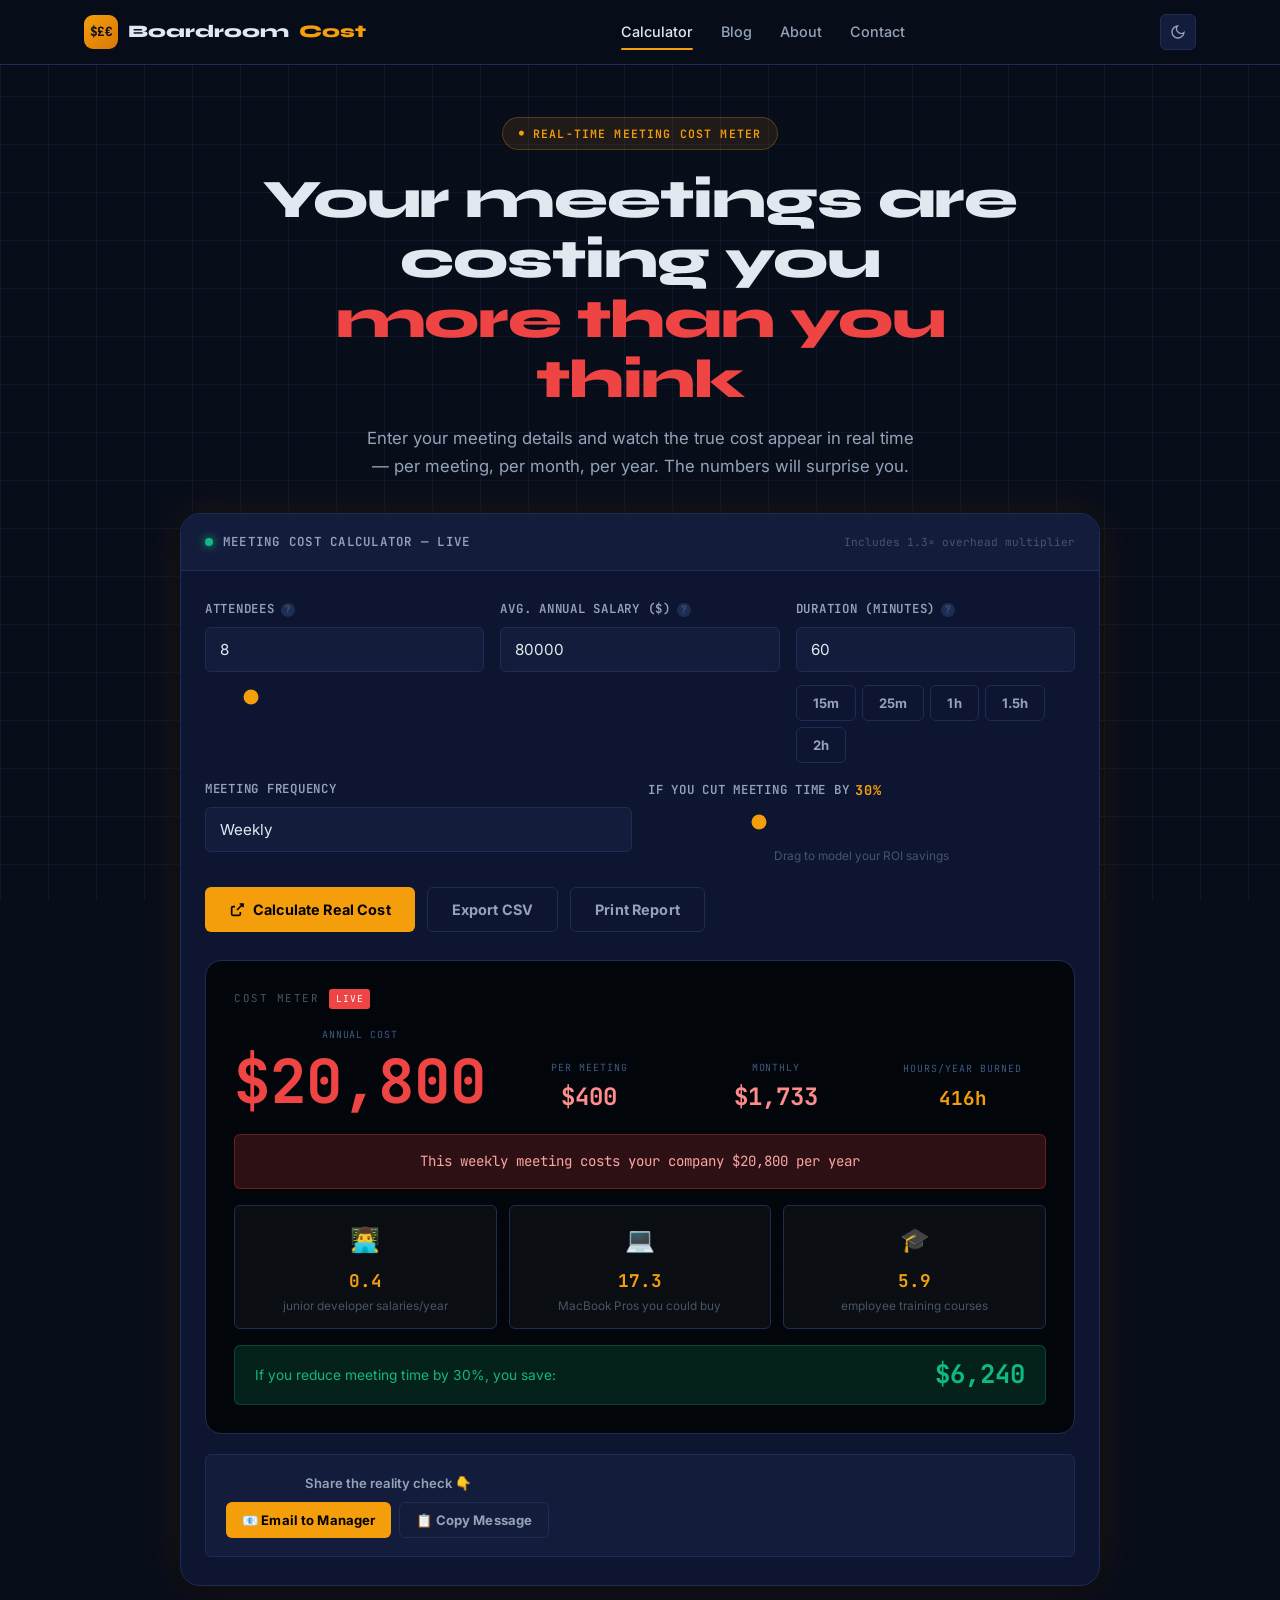
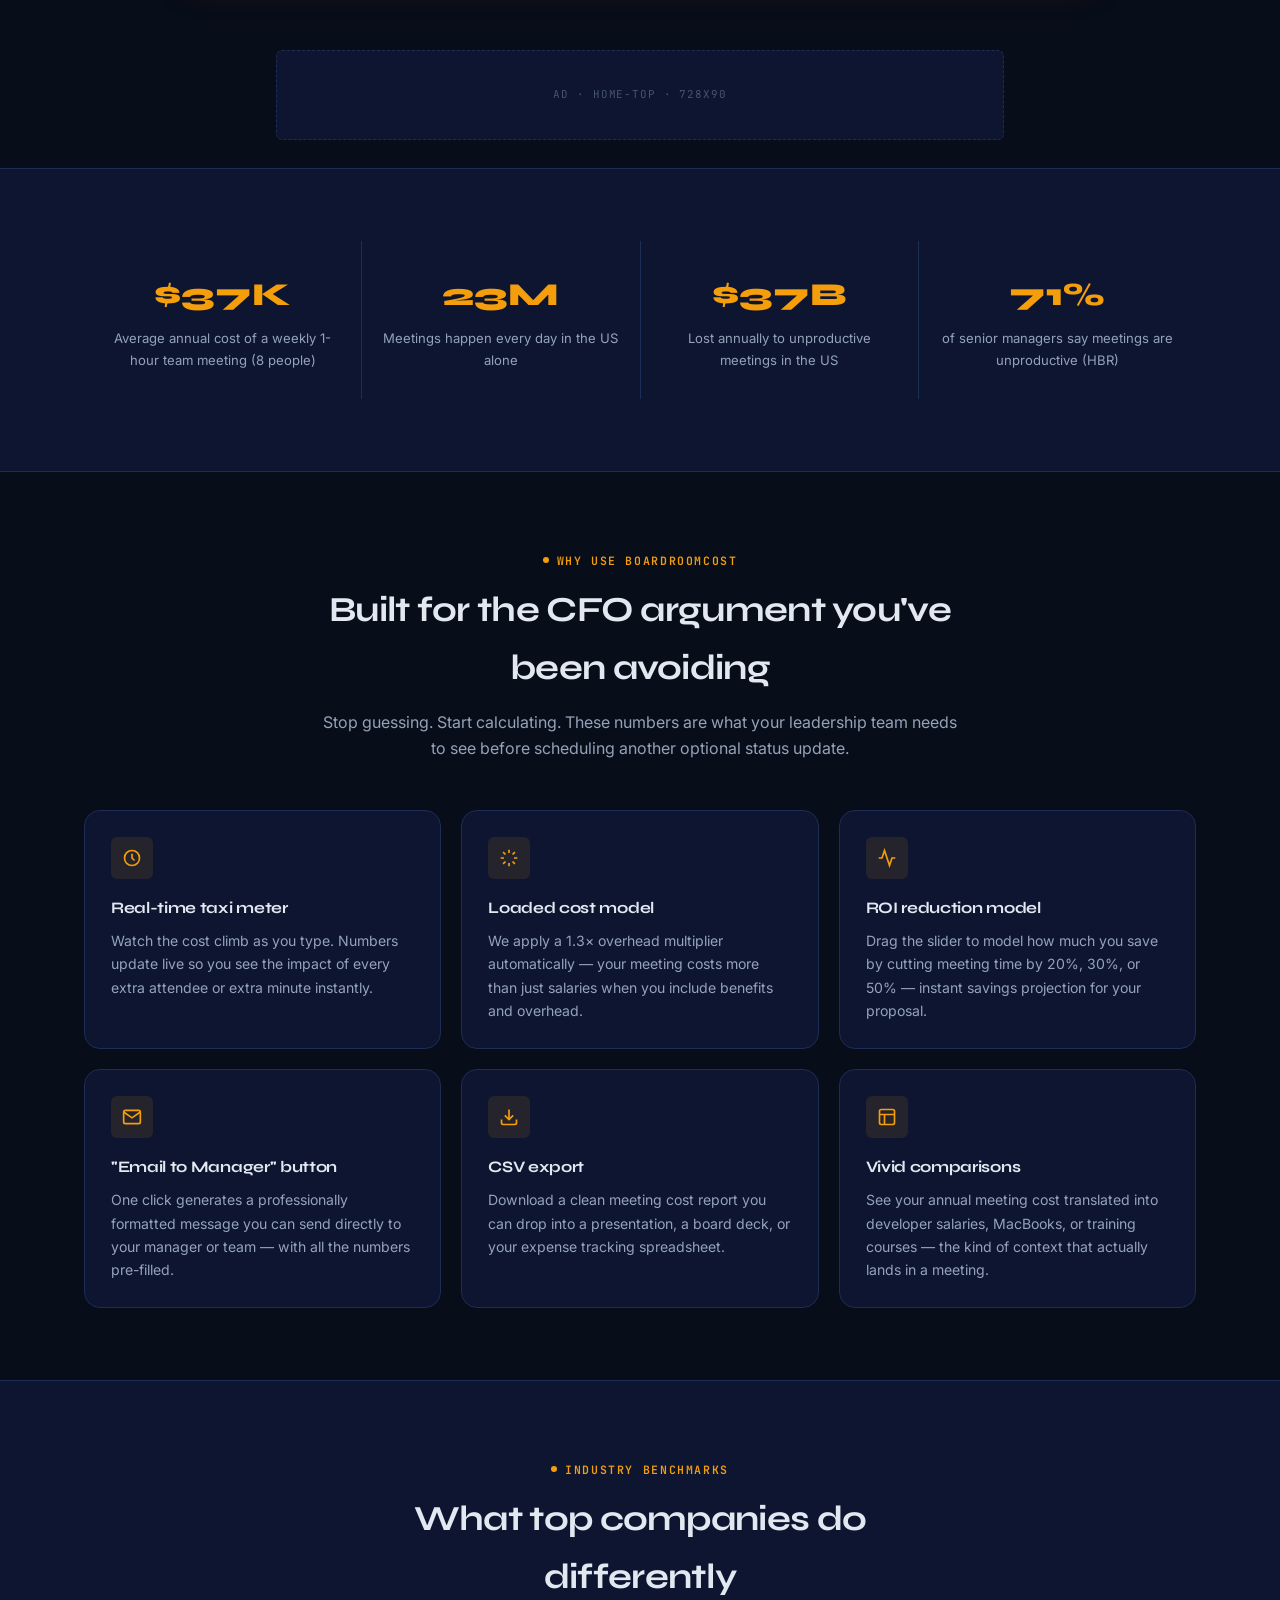
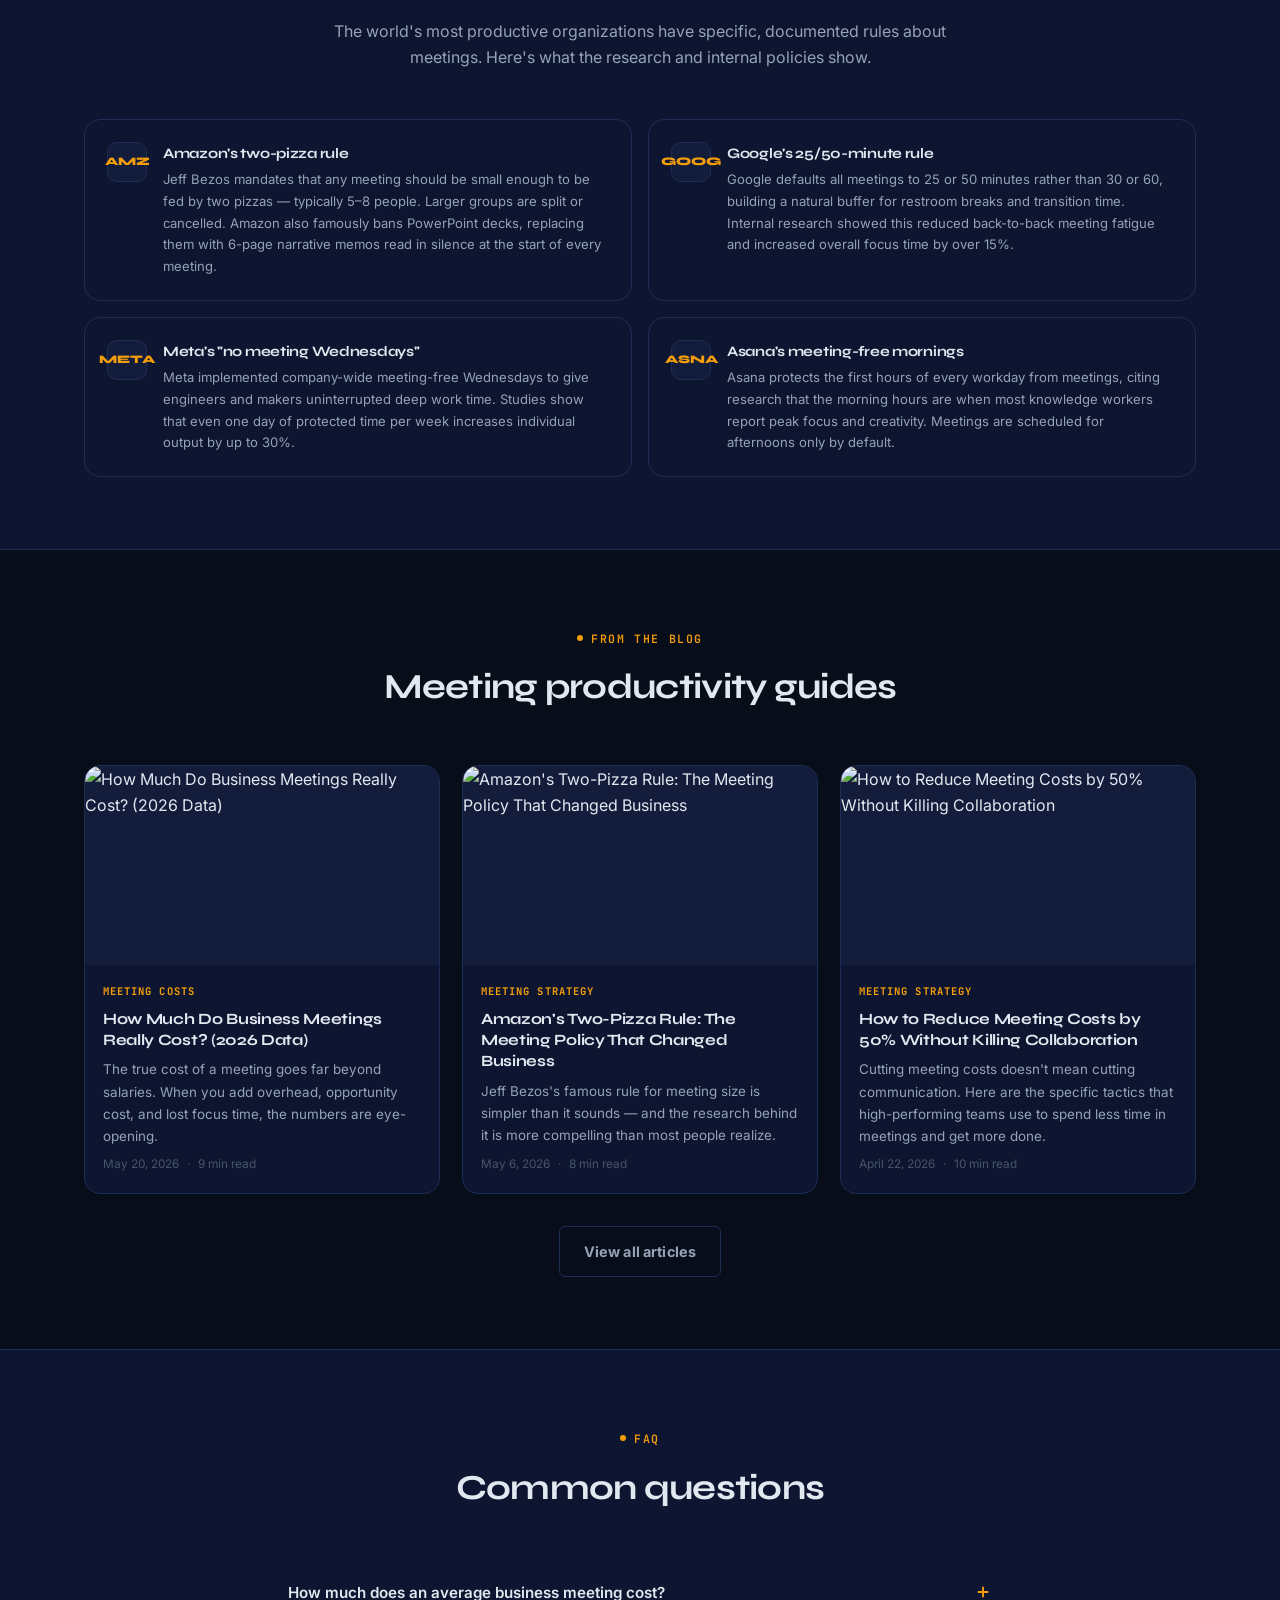
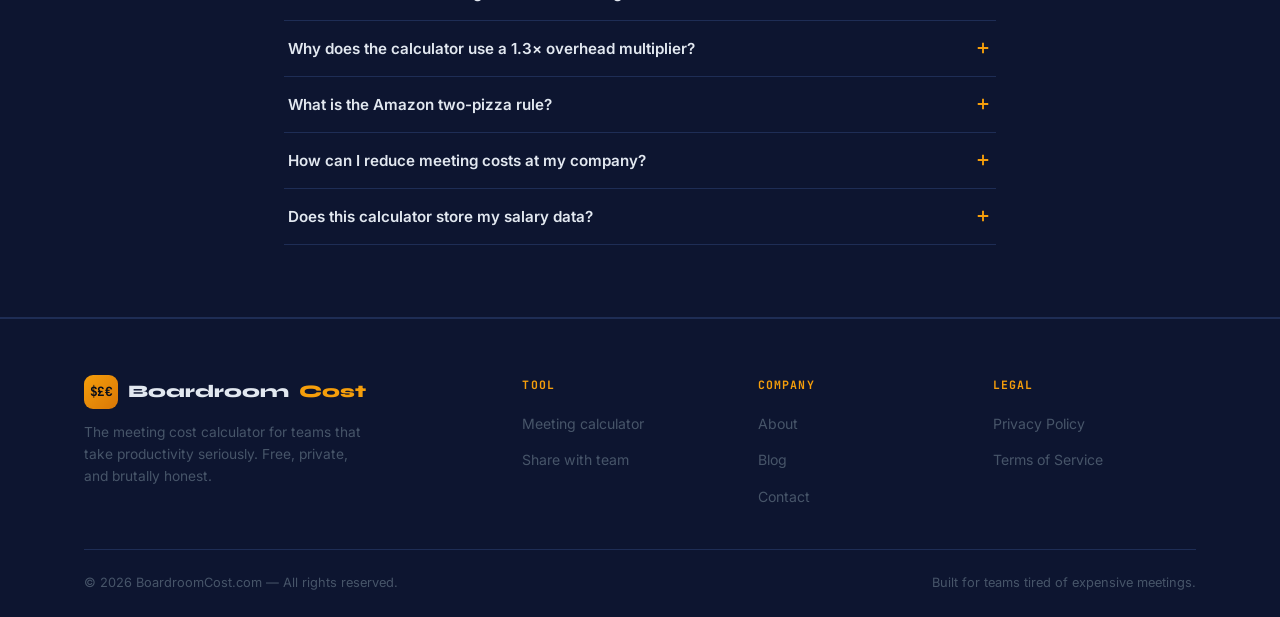
==== index.html @ 81bb2a28 "premier envoi" ====
<!DOCTYPE html>
<html lang="en" data-theme="dark">
<head>
<meta charset="UTF-8">
<meta name="viewport" content="width=device-width, initial-scale=1.0">
<title>Meeting Cost Calculator — See What Your Meetings Really Cost | BoardroomCost</title>
<meta name="description" content="Free meeting cost calculator. Enter attendees, salary, and duration to instantly see the real cost of your business meetings — per meeting, per month, per year.">
<link rel="canonical" href="https://boardroomcost.com/">
<meta property="og:type" content="website">
<meta property="og:title" content="Meeting Cost Calculator | BoardroomCost">
<meta property="og:description" content="Discover how much your business meetings really cost. Real-time calculator with shock factor, comparisons, and ROI analysis.">
<meta property="og:url" content="https://boardroomcost.com/">
<meta property="og:image" content="https://boardroomcost.com/images/og-cover.jpg">
<meta name="twitter:card" content="summary_large_image">
<meta name="twitter:title" content="Meeting Cost Calculator | BoardroomCost">
<meta name="twitter:description" content="Your weekly 1-hour team meeting costs how much per year? Calculate now — the answer will shock you.">
<link rel="icon" type="image/svg+xml" href="data:image/svg+xml,<svg xmlns='http://www.w3.org/2000/svg' viewBox='0 0 100 100'><rect width='100' height='100' rx='20' fill='%23080D1A'/><rect x='15' y='35' width='70' height='45' rx='6' fill='none' stroke='%23F59E0B' stroke-width='5'/><circle cx='35' cy='57' r='5' fill='%23F59E0B'/><circle cx='50' cy='57' r='5' fill='%23F59E0B'/><circle cx='65' cy='57' r='5' fill='%23F59E0B'/><rect x='35' y='20' width='6' height='18' rx='3' fill='%23F59E0B'/><rect x='59' y='20' width='6' height='18' rx='3' fill='%23F59E0B'/></svg>">
<link rel="stylesheet" href="css/style.css">
<!-- REPLACE WITH YOUR ADSENSE CODE -->
<script type="application/ld+json">
{
  "@context":"https://schema.org",
  "@type":"WebApplication",
  "name":"BoardroomCost Meeting Calculator",
  "url":"https://boardroomcost.com/",
  "applicationCategory":"BusinessApplication",
  "operatingSystem":"Any",
  "offers":{"@type":"Offer","price":"0","priceCurrency":"USD"},
  "description":"Calculate the true cost of business meetings in real time, including salary costs, opportunity cost, and annual ROI impact."
}
</script>
<script type="application/ld+json">
{
  "@context":"https://schema.org",
  "@type":"FAQPage",
  "mainEntity":[
    {"@type":"Question","name":"How much do business meetings cost?","acceptedAnswer":{"@type":"Answer","text":"The average cost depends on how many people attend and their salaries. A typical 1-hour weekly meeting with 8 people earning $80,000/year costs roughly $2,000–$2,500 per year, factoring in loaded labor costs including benefits and overhead."}},
    {"@type":"Question","name":"How do you calculate the cost of a meeting?","acceptedAnswer":{"@type":"Answer","text":"Multiply the number of attendees by their average hourly rate (annual salary divided by 2,080 working hours) by the meeting duration in hours. Most experts also apply a 1.3x multiplier for benefits and overhead. Our calculator does all of this automatically."}},
    {"@type":"Question","name":"What is the Amazon two-pizza rule for meetings?","acceptedAnswer":{"@type":"Answer","text":"Amazon's two-pizza rule states that any meeting should be small enough that two pizzas could feed everyone in the room — typically 5–8 people. Jeff Bezos introduced it to reduce the cost and inefficiency of large meetings."}}
  ]
}
</script>
</head>
<body>

<header class="site-header">
  <nav class="container nav">
    <a href="index.html" class="logo">
      <div class="logo-icon">$£€</div>
      Boardroom<span>Cost</span>
    </a>
    <div class="nav-links">
      <a href="index.html" class="active">Calculator</a>
      <a href="blog.html">Blog</a>
      <a href="about.html">About</a>
      <a href="contact.html">Contact</a>
    </div>
    <div class="nav-right">
      <button class="theme-toggle" aria-label="Toggle theme">
        <svg class="icon-moon" viewBox="0 0 24 24" fill="none" stroke="currentColor" stroke-width="2"><path d="M21 12.79A9 9 0 1111.21 3 7 7 0 0021 12.79z"/></svg>
        <svg class="icon-sun" viewBox="0 0 24 24" fill="none" stroke="currentColor" stroke-width="2"><circle cx="12" cy="12" r="5"/><line x1="12" y1="1" x2="12" y2="3"/><line x1="12" y1="21" x2="12" y2="23"/><line x1="4.22" y1="4.22" x2="5.64" y2="5.64"/><line x1="18.36" y1="18.36" x2="19.78" y2="19.78"/><line x1="1" y1="12" x2="3" y2="12"/><line x1="21" y1="12" x2="23" y2="12"/><line x1="4.22" y1="19.78" x2="5.64" y2="18.36"/><line x1="18.36" y1="5.64" x2="19.78" y2="4.22"/></svg>
      </button>
      <button class="mobile-toggle" aria-label="Menu">
        <svg viewBox="0 0 24 24" fill="none" stroke="currentColor" stroke-width="2"><path d="M3 12h18M3 6h18M3 18h18"/></svg>
      </button>
    </div>
  </nav>
  <div class="mobile-menu">
    <a href="index.html" class="active">Calculator</a>
    <a href="blog.html">Blog</a>
    <a href="about.html">About</a>
    <a href="contact.html">Contact</a>
  </div>
</header>

<main>

<!-- ═══════════════ HERO + CALCULATOR ═══════════════ -->
<section class="hero">
  <div class="container">
    <div class="hero-badge">Real-time meeting cost meter</div>
    <h1>Your meetings are costing you<br><span class="shock">more than you think</span></h1>
    <p class="hero-sub">Enter your meeting details and watch the true cost appear in real time — per meeting, per month, per year. The numbers will surprise you.</p>

    <!-- CALCULATOR CARD -->
    <div class="calc-card">
      <div class="calc-card-header">
        <div class="calc-card-title">
          <div class="status-dot"></div>
          Meeting Cost Calculator — Live
        </div>
        <span style="font-family:var(--font-mono);font-size:0.7rem;color:var(--text-muted);">Includes 1.3× overhead multiplier</span>
      </div>

      <div class="calc-body">

        <!-- ROW 1: Attendees + Salary + Duration -->
        <div class="input-grid input-row-3">
          <div class="field">
            <label for="attendees">Attendees <span class="tip" title="Number of people in the meeting">?</span></label>
            <input type="number" id="attendees" min="1" max="500" value="8" step="1">
            <input type="range" id="attendeesRange" min="1" max="50" value="8" step="1" style="margin-top:4px;">
          </div>
          <div class="field">
            <label for="avgSalary">Avg. Annual Salary ($) <span class="tip" title="Average annual salary of attendees in USD">?</span></label>
            <input type="number" id="avgSalary" min="0" step="5000" value="80000" placeholder="e.g. 80000">
          </div>
          <div class="field">
            <label for="durationMins">Duration (minutes) <span class="tip" title="Length of the meeting in minutes">?</span></label>
            <input type="number" id="durationMins" min="5" max="480" step="5" value="60">
            <div style="display:flex;gap:6px;margin-top:6px;flex-wrap:wrap;">
              <button class="btn btn-outline btn-sm duration-preset" data-mins="15">15m</button>
              <button class="btn btn-outline btn-sm duration-preset" data-mins="25">25m</button>
              <button class="btn btn-outline btn-sm duration-preset active" data-mins="60">1h</button>
              <button class="btn btn-outline btn-sm duration-preset" data-mins="90">1.5h</button>
              <button class="btn btn-outline btn-sm duration-preset" data-mins="120">2h</button>
            </div>
          </div>
        </div>

        <!-- ROW 2: Frequency + ROI Reduction -->
        <div class="input-grid" style="grid-template-columns:1fr 1fr;margin-bottom:0;">
          <div class="field">
            <label for="frequency">Meeting Frequency</label>
            <select id="frequency">
              <option value="once">One-time only</option>
              <option value="daily">Daily (5×/week)</option>
              <option value="weekly" selected>Weekly</option>
              <option value="biweekly">Bi-weekly</option>
              <option value="monthly">Monthly</option>
              <option value="quarterly">Quarterly</option>
            </select>
          </div>
          <div class="field">
            <label for="reductionPct">If you cut meeting time by <span id="reductionPctVal" class="range-val">30%</span></label>
            <input type="range" id="reductionPct" min="10" max="90" step="5" value="30">
            <div style="font-size:0.74rem;color:var(--text-muted);margin-top:4px;">Drag to model your ROI savings</div>
          </div>
        </div>

        <div class="calc-actions-row">
          <button class="btn btn-gold" id="calcBtn">
            <svg width="16" height="16" viewBox="0 0 24 24" fill="none" stroke="currentColor" stroke-width="2.5"><path d="M9 7H6a2 2 0 00-2 2v9a2 2 0 002 2h9a2 2 0 002-2v-3M16 3h5v5M21 3l-9 9"/></svg>
            Calculate Real Cost
          </button>
          <button class="btn btn-outline" id="exportCsvBtn">Export CSV</button>
          <button class="btn btn-outline" id="printBtn">Print Report</button>
        </div>

        <!-- ═══ TAXI METER DISPLAY ═══ -->
        <div class="meter-section" id="resultsSection">
          <div class="meter-label">Cost meter</div>

          <div class="meter-grid">
            <div class="meter-cell">
              <div class="meter-cell-label">Annual cost</div>
              <div class="digit-display main" id="costPerYear">$0</div>
            </div>
            <div class="meter-cell">
              <div class="meter-cell-label">Per meeting</div>
              <div class="digit-display secondary" id="costPerMeeting">$0</div>
            </div>
            <div class="meter-cell">
              <div class="meter-cell-label">Monthly</div>
              <div class="digit-display secondary" id="costPerMonth">$0</div>
            </div>
            <div class="meter-cell">
              <div class="meter-cell-label">Hours/year burned</div>
              <div class="digit-display tertiary" id="hoursBurned">0h</div>
            </div>
          </div>

          <div class="shock-phrase" id="shockPhrase">← Fill in the fields to reveal the real cost of your meetings</div>

          <div class="comparison-row">
            <div class="comparison-card" id="comp0">
              <div class="comparison-icon">👨‍💻</div>
              <div class="comparison-val">—</div>
              <div class="comparison-desc">junior developer salaries/year</div>
            </div>
            <div class="comparison-card" id="comp1">
              <div class="comparison-icon">💻</div>
              <div class="comparison-val">—</div>
              <div class="comparison-desc">MacBook Pros you could buy</div>
            </div>
            <div class="comparison-card" id="comp2">
              <div class="comparison-icon">🎓</div>
              <div class="comparison-val">—</div>
              <div class="comparison-desc">employee training courses</div>
            </div>
          </div>

          <!-- ROI strip -->
          <div style="margin-top:16px;padding:16px 20px;background:var(--green-dim);border:1px solid rgba(16,185,129,0.25);border-radius:var(--radius-xs);display:flex;align-items:center;justify-content:space-between;flex-wrap:wrap;gap:12px;">
            <span id="roiLabel" style="font-size:0.86rem;color:var(--green);">If you reduce meeting time by 30%, you save:</span>
            <span class="digit-display savings" style="font-size:1.6rem;" id="roiSavings">$0</span>
          </div>
        </div>

        <!-- Share with boss -->
        <div class="share-section" id="shareSection">
          <p id="shareMessage" style="display:none;"></p>
          <div>
            <div style="font-size:0.82rem;color:var(--text-soft);margin-bottom:8px;font-weight:600;">Share the reality check 👇</div>
            <div class="share-btns">
              <button class="btn btn-gold btn-sm" id="emailManagerBtn">📧 Email to Manager</button>
              <button class="btn btn-outline btn-sm" id="copyShareBtn">📋 Copy Message</button>
            </div>
          </div>
        </div>

      </div><!-- /calc-body -->
    </div><!-- /calc-card -->
  </div>
</section>

<div class="container">
  <div class="adsense-slot leaderboard" data-slot="home-top" data-size="728x90"></div>
</div>

<!-- ═══ STATS ═══ -->
<section class="section section-alt">
  <div class="container">
    <div class="stats-row">
      <div class="stat-cell">
        <div class="stat-val">$37K</div>
        <div class="stat-label">Average annual cost of a weekly 1-hour team meeting (8 people)</div>
      </div>
      <div class="stat-cell">
        <div class="stat-val">23M</div>
        <div class="stat-label">Meetings happen every day in the US alone</div>
      </div>
      <div class="stat-cell">
        <div class="stat-val">$37B</div>
        <div class="stat-label">Lost annually to unproductive meetings in the US</div>
      </div>
      <div class="stat-cell">
        <div class="stat-val">71%</div>
        <div class="stat-label">of senior managers say meetings are unproductive (HBR)</div>
      </div>
    </div>
  </div>
</section>

<!-- ═══ FEATURES ═══ -->
<section class="section">
  <div class="container">
    <div class="section-head">
      <span class="eyebrow">Why use BoardroomCost</span>
      <h2>Built for the CFO argument you've been avoiding</h2>
      <p>Stop guessing. Start calculating. These numbers are what your leadership team needs to see before scheduling another optional status update.</p>
    </div>
    <div class="features-grid">
      <div class="feature-card">
        <div class="feature-icon"><svg viewBox="0 0 24 24" fill="none" stroke="currentColor" stroke-width="2"><circle cx="12" cy="12" r="9"/><path d="M12 7v5l3 3"/></svg></div>
        <h3>Real-time taxi meter</h3>
        <p>Watch the cost climb as you type. Numbers update live so you see the impact of every extra attendee or extra minute instantly.</p>
      </div>
      <div class="feature-card">
        <div class="feature-icon"><svg viewBox="0 0 24 24" fill="none" stroke="currentColor" stroke-width="2"><path d="M12 2v4m0 12v4M4.93 4.93l2.83 2.83m8.48 8.48l2.83 2.83M2 12h4m12 0h4M4.93 19.07l2.83-2.83m8.48-8.48l2.83-2.83"/></svg></div>
        <h3>Loaded cost model</h3>
        <p>We apply a 1.3× overhead multiplier automatically — your meeting costs more than just salaries when you include benefits and overhead.</p>
      </div>
      <div class="feature-card">
        <div class="feature-icon"><svg viewBox="0 0 24 24" fill="none" stroke="currentColor" stroke-width="2"><path d="M22 12h-4l-3 9L9 3l-3 9H2"/></svg></div>
        <h3>ROI reduction model</h3>
        <p>Drag the slider to model how much you save by cutting meeting time by 20%, 30%, or 50% — instant savings projection for your proposal.</p>
      </div>
      <div class="feature-card">
        <div class="feature-icon"><svg viewBox="0 0 24 24" fill="none" stroke="currentColor" stroke-width="2"><path d="M4 4h16c1.1 0 2 .9 2 2v12c0 1.1-.9 2-2 2H4c-1.1 0-2-.9-2-2V6c0-1.1.9-2 2-2z"/><polyline points="22,6 12,13 2,6"/></svg></div>
        <h3>"Email to Manager" button</h3>
        <p>One click generates a professionally formatted message you can send directly to your manager or team — with all the numbers pre-filled.</p>
      </div>
      <div class="feature-card">
        <div class="feature-icon"><svg viewBox="0 0 24 24" fill="none" stroke="currentColor" stroke-width="2"><path d="M21 15v4a2 2 0 01-2 2H5a2 2 0 01-2-2v-4"/><polyline points="7 10 12 15 17 10"/><line x1="12" y1="15" x2="12" y2="3"/></svg></div>
        <h3>CSV export</h3>
        <p>Download a clean meeting cost report you can drop into a presentation, a board deck, or your expense tracking spreadsheet.</p>
      </div>
      <div class="feature-card">
        <div class="feature-icon"><svg viewBox="0 0 24 24" fill="none" stroke="currentColor" stroke-width="2"><rect x="3" y="3" width="18" height="18" rx="2"/><path d="M3 9h18M9 21V9"/></svg></div>
        <h3>Vivid comparisons</h3>
        <p>See your annual meeting cost translated into developer salaries, MacBooks, or training courses — the kind of context that actually lands in a meeting.</p>
      </div>
    </div>
  </div>
</section>

<!-- ═══ INDUSTRY BENCHMARKS ═══ -->
<section class="section section-alt">
  <div class="container">
    <div class="section-head">
      <span class="eyebrow">Industry benchmarks</span>
      <h2>What top companies do differently</h2>
      <p>The world's most productive organizations have specific, documented rules about meetings. Here's what the research and internal policies show.</p>
    </div>
    <div class="benchmarks-grid">
      <div class="benchmark-card">
        <div class="bench-logo">AMZ</div>
        <div class="bench-content">
          <h4>Amazon's two-pizza rule</h4>
          <p>Jeff Bezos mandates that any meeting should be small enough to be fed by two pizzas — typically 5–8 people. Larger groups are split or cancelled. Amazon also famously bans PowerPoint decks, replacing them with 6-page narrative memos read in silence at the start of every meeting.</p>
        </div>
      </div>
      <div class="benchmark-card">
        <div class="bench-logo">GOOG</div>
        <div class="bench-content">
          <h4>Google's 25/50-minute rule</h4>
          <p>Google defaults all meetings to 25 or 50 minutes rather than 30 or 60, building a natural buffer for restroom breaks and transition time. Internal research showed this reduced back-to-back meeting fatigue and increased overall focus time by over 15%.</p>
        </div>
      </div>
      <div class="benchmark-card">
        <div class="bench-logo">META</div>
        <div class="bench-content">
          <h4>Meta's "no meeting Wednesdays"</h4>
          <p>Meta implemented company-wide meeting-free Wednesdays to give engineers and makers uninterrupted deep work time. Studies show that even one day of protected time per week increases individual output by up to 30%.</p>
        </div>
      </div>
      <div class="benchmark-card">
        <div class="bench-logo">ASNA</div>
        <div class="bench-content">
          <h4>Asana's meeting-free mornings</h4>
          <p>Asana protects the first hours of every workday from meetings, citing research that the morning hours are when most knowledge workers report peak focus and creativity. Meetings are scheduled for afternoons only by default.</p>
        </div>
      </div>
    </div>
  </div>
</section>

<!-- ═══ BLOG ═══ -->
<section class="section">
  <div class="container">
    <div class="section-head">
      <span class="eyebrow">From the blog</span>
      <h2>Meeting productivity guides</h2>
    </div>
    <div class="blog-grid" id="homeBlogGrid">
      <div class="skeleton" style="height:300px;"></div>
      <div class="skeleton" style="height:300px;"></div>
      <div class="skeleton" style="height:300px;"></div>
    </div>
    <div class="text-center" style="margin-top:32px;">
      <a href="blog.html" class="btn btn-outline">View all articles</a>
    </div>
  </div>
</section>

<!-- ═══ FAQ ═══ -->
<section class="section section-alt">
  <div class="container" style="max-width:760px;">
    <div class="section-head">
      <span class="eyebrow">FAQ</span>
      <h2>Common questions</h2>
    </div>
    <div class="faq-group">
      <div class="faq-item">
        <button class="faq-q">How much does an average business meeting cost?<svg viewBox="0 0 24 24" fill="none" stroke="currentColor" stroke-width="2.5"><path d="M12 5v14M5 12h14"/></svg></button>
        <div class="faq-a">It depends heavily on team size and salaries, but a typical 1-hour weekly meeting with 8 people earning $80,000/year costs approximately $2,000–$2,500 per year in direct salary cost alone. With overhead factored in (benefits, workspace, tools), the real number is 30% higher. Our calculator applies this multiplier automatically.</div>
      </div>
      <div class="faq-item">
        <button class="faq-q">Why does the calculator use a 1.3× overhead multiplier?<svg viewBox="0 0 24 24" fill="none" stroke="currentColor" stroke-width="2.5"><path d="M12 5v14M5 12h14"/></svg></button>
        <div class="faq-a">Salary is only part of what an employee costs. Add employer-paid benefits (health insurance, retirement contributions), payroll taxes, workspace cost, software subscriptions, and HR overhead, and most employees cost 25–40% more than their base salary. We use 1.3× as a conservative estimate — the actual number for your company may be higher.</div>
      </div>
      <div class="faq-item">
        <button class="faq-q">What is the Amazon two-pizza rule?<svg viewBox="0 0 24 24" fill="none" stroke="currentColor" stroke-width="2.5"><path d="M12 5v14M5 12h14"/></svg></button>
        <div class="faq-a">Jeff Bezos popularized the idea that any meeting should be small enough to be fed by two pizzas — typically no more than 5–8 people. The principle is that larger groups produce worse decisions more slowly, and that the cost of getting everyone in a room grows quadratically with headcount.</div>
      </div>
      <div class="faq-item">
        <button class="faq-q">How can I reduce meeting costs at my company?<svg viewBox="0 0 24 24" fill="none" stroke="currentColor" stroke-width="2.5"><path d="M12 5v14M5 12h14"/></svg></button>
        <div class="faq-a">The most effective approaches: reduce meeting duration (default 25/50 min instead of 30/60), reduce attendees to only essential decision-makers, replace status update meetings with asynchronous tools like Slack or Loom, implement meeting-free days, and require a clear agenda and decision owner for every meeting. Our blog has detailed guides on each approach.</div>
      </div>
      <div class="faq-item">
        <button class="faq-q">Does this calculator store my salary data?<svg viewBox="0 0 24 24" fill="none" stroke="currentColor" stroke-width="2.5"><path d="M12 5v14M5 12h14"/></svg></button>
        <div class="faq-a">No. All calculations happen locally in your browser. Nothing you enter is sent to our servers or stored anywhere. The calculator works entirely client-side with JavaScript.</div>
      </div>
    </div>
  </div>
</section>

</main>

<footer class="site-footer">
  <div class="container">
    <div class="footer-grid">
      <div class="footer-brand">
        <a href="index.html" class="logo"><div class="logo-icon">$£€</div>Boardroom<span>Cost</span></a>
        <p>The meeting cost calculator for teams that take productivity seriously. Free, private, and brutally honest.</p>
      </div>
      <div class="footer-col">
        <h4>Tool</h4>
        <ul>
          <li><a href="index.html">Meeting calculator</a></li>
          <li><a href="index.html#shareSection">Share with team</a></li>
        </ul>
      </div>
      <div class="footer-col">
        <h4>Company</h4>
        <ul>
          <li><a href="about.html">About</a></li>
          <li><a href="blog.html">Blog</a></li>
          <li><a href="contact.html">Contact</a></li>
        </ul>
      </div>
      <div class="footer-col">
        <h4>Legal</h4>
        <ul>
          <li><a href="privacy.html">Privacy Policy</a></li>
          <li><a href="terms.html">Terms of Service</a></li>
        </ul>
      </div>
    </div>
    <div class="footer-bottom">
      <span>© <span data-year></span> BoardroomCost.com — All rights reserved.</span>
      <span>Built for teams tired of expensive meetings.</span>
    </div>
  </div>
</footer>

<button class="back-to-top" aria-label="Back to top">
  <svg viewBox="0 0 24 24" fill="none" stroke="currentColor" stroke-width="2.5"><path d="M12 19V5M5 12l7-7 7 7"/></svg>
</button>

<script src="js/main.js"></script>
<script src="js/calculator.js"></script>
<script src="js/adsense.js"></script>
<script src="js/blog.js"></script>
<script>
  document.addEventListener('DOMContentLoaded', () => {
    if (window.BoardroomBlog) window.BoardroomBlog.renderHomeGrid('homeBlogGrid', 3);
  });
</script>
</body>
</html>
---- css/style.css ----
/* ==========================================================================
   BoardroomCost.com — Executive Dark Design System
   Concept: "The Boardroom Terminal" — Bloomberg-meets-SaaS
   Signature: Taxi meter real-time counter, dark command-center aesthetic
   ========================================================================== */

@import url('https://fonts.googleapis.com/css2?family=Syne:wght@700;800&family=Inter:wght@400;500;600;700&family=JetBrains+Mono:wght@500;600;700&display=swap');

:root {
  /* === Core palette === */
  --void:       #080D1A;   /* page background */
  --depth:      #0D1530;   /* card background */
  --surface:    #131D3B;   /* elevated surface */
  --border:     #1E2D55;   /* subtle border */
  --border-hi:  #2A3F75;   /* highlighted border */

  /* === Accent colors === */
  --gold:       #F59E0B;   /* primary accent — buttons, labels */
  --gold-dim:   #92660A;
  --red:        #EF4444;   /* shock/alarm — the big cost number */
  --red-glow:   rgba(239,68,68,0.18);
  --green:      #10B981;   /* savings / positive */
  --green-dim:  rgba(16,185,129,0.15);
  --blue:       #3B82F6;   /* info accent */

  /* === Text === */
  --text:       #E2E8F0;
  --text-soft:  #94A3B8;
  --text-muted: #475569;

  /* === Typography === */
  --font-display: 'Syne', sans-serif;
  --font-body:    'Inter', sans-serif;
  --font-mono:    'JetBrains Mono', monospace;

  /* === Layout === */
  --radius:     16px;
  --radius-sm:  10px;
  --radius-xs:  6px;
  --shadow-card: 0 4px 24px rgba(0,0,0,0.5);
  --shadow-glow: 0 0 40px rgba(245,158,11,0.12);
  --container:  1160px;
  --transition: 0.2s cubic-bezier(0.4,0,0.2,1);
}

/* Light mode — togglable */
[data-theme="light"] {
  --void:       #F1F5F9;
  --depth:      #FFFFFF;
  --surface:    #F8FAFC;
  --border:     #E2E8F0;
  --border-hi:  #CBD5E1;
  --text:       #0F172A;
  --text-soft:  #475569;
  --text-muted: #94A3B8;
  --shadow-card: 0 4px 24px rgba(0,0,0,0.08);
  --shadow-glow: 0 0 40px rgba(245,158,11,0.06);
}

/* === Reset === */
*, *::before, *::after { box-sizing: border-box; margin: 0; padding: 0; }
html { scroll-behavior: smooth; }
body {
  font-family: var(--font-body);
  background: var(--void);
  color: var(--text);
  line-height: 1.65;
  -webkit-font-smoothing: antialiased;
  transition: background var(--transition), color var(--transition);
  overflow-x: hidden;
}
img { max-width: 100%; display: block; }
a { color: inherit; text-decoration: none; }
ul { list-style: none; }
button, input, select, textarea { font-family: inherit; }
:focus-visible { outline: 2px solid var(--gold); outline-offset: 3px; }

.container { max-width: var(--container); margin: 0 auto; padding: 0 24px; }
h1,h2,h3,h4 { font-family: var(--font-display); letter-spacing: -0.02em; color: var(--text); }

/* === Grid bg texture === */
body::before {
  content: '';
  position: fixed;
  inset: 0;
  background-image:
    linear-gradient(rgba(30,45,85,0.3) 1px, transparent 1px),
    linear-gradient(90deg, rgba(30,45,85,0.3) 1px, transparent 1px);
  background-size: 48px 48px;
  pointer-events: none;
  z-index: 0;
}
[data-theme="light"] body::before { display: none; }
main, header, footer { position: relative; z-index: 1; }

/* === Eyebrow label === */
.eyebrow {
  font-family: var(--font-mono);
  font-size: 0.72rem;
  font-weight: 600;
  text-transform: uppercase;
  letter-spacing: 0.14em;
  color: var(--gold);
  display: inline-flex;
  align-items: center;
  gap: 8px;
}
.eyebrow::before {
  content: '';
  width: 6px; height: 6px;
  background: var(--gold);
  border-radius: 50%;
  display: inline-block;
}

/* ==========================================================================
   HEADER
   ========================================================================== */
.site-header {
  position: sticky;
  top: 0;
  z-index: 100;
  background: rgba(8,13,26,0.85);
  backdrop-filter: blur(16px);
  -webkit-backdrop-filter: blur(16px);
  border-bottom: 1px solid var(--border);
}
[data-theme="light"] .site-header { background: rgba(241,245,249,0.9); }

.nav { display: flex; align-items: center; justify-content: space-between; height: 64px; }

.logo {
  display: flex; align-items: center; gap: 10px;
  font-family: var(--font-display);
  font-weight: 800;
  font-size: 1.1rem;
  color: var(--text);
}
.logo-icon {
  width: 34px; height: 34px;
  background: linear-gradient(135deg, var(--gold) 0%, #D97706 100%);
  border-radius: 9px;
  display: flex; align-items: center; justify-content: center;
  font-family: var(--font-mono);
  font-weight: 700;
  font-size: 0.8rem;
  color: var(--void);
  letter-spacing: -0.05em;
}
.logo span { color: var(--gold); }

.nav-links { display: flex; align-items: center; gap: 28px; }
.nav-links a {
  font-size: 0.9rem; font-weight: 500;
  color: var(--text-soft);
  transition: color var(--transition);
  padding: 4px 0;
  position: relative;
}
.nav-links a:hover, .nav-links a.active { color: var(--text); }
.nav-links a.active::after {
  content: '';
  position: absolute; bottom: -2px; left: 0; right: 0;
  height: 2px; background: var(--gold); border-radius: 2px;
}

.nav-right { display: flex; align-items: center; gap: 10px; }

.theme-toggle {
  width: 36px; height: 36px;
  border: 1px solid var(--border);
  border-radius: var(--radius-xs);
  background: var(--surface);
  color: var(--text-soft);
  display: flex; align-items: center; justify-content: center;
  cursor: pointer;
  transition: all var(--transition);
}
.theme-toggle:hover { border-color: var(--gold); color: var(--gold); }
.theme-toggle svg { width: 16px; height: 16px; }
.icon-sun { display: none; }
[data-theme="light"] .icon-moon { display: none; }
[data-theme="light"] .icon-sun { display: block; }

.mobile-toggle {
  display: none; width: 36px; height: 36px;
  border: 1px solid var(--border); border-radius: var(--radius-xs);
  background: var(--surface); color: var(--text-soft);
  align-items: center; justify-content: center; cursor: pointer;
}
.mobile-toggle svg { width: 18px; height: 18px; }

.mobile-menu {
  display: none; flex-direction: column;
  padding: 8px 24px 20px;
  border-top: 1px solid var(--border);
  background: var(--void);
}
.mobile-menu.open { display: flex; }
.mobile-menu a { padding: 12px 0; border-bottom: 1px solid var(--border); font-weight: 500; color: var(--text-soft); }
.mobile-menu a.active { color: var(--gold); }

@media (max-width: 820px) { .nav-links { display: none; } .mobile-toggle { display: flex; } }

/* ==========================================================================
   BUTTONS
   ========================================================================== */
.btn {
  display: inline-flex; align-items: center; justify-content: center; gap: 8px;
  padding: 13px 24px;
  border-radius: var(--radius-xs);
  font-weight: 700; font-size: 0.9rem;
  border: none; cursor: pointer;
  transition: all var(--transition);
  white-space: nowrap; letter-spacing: 0.01em;
}
.btn-gold { background: var(--gold); color: #000; }
.btn-gold:hover { background: #FBBF24; transform: translateY(-1px); box-shadow: 0 4px 20px rgba(245,158,11,0.4); }
.btn-outline { background: transparent; color: var(--text-soft); border: 1px solid var(--border); }
.btn-outline:hover { border-color: var(--gold); color: var(--gold); }
.btn-red { background: var(--red); color: #fff; }
.btn-red:hover { background: #DC2626; transform: translateY(-1px); }
.btn-green { background: var(--green); color: #000; }
.btn-green:hover { filter: brightness(1.1); }
.btn-sm { padding: 9px 16px; font-size: 0.82rem; }
.btn-block { width: 100%; }
.btn:disabled { opacity: 0.4; cursor: not-allowed; transform: none !important; }

/* ==========================================================================
   HERO — above the fold with live meter
   ========================================================================== */
.hero {
  padding: 52px 0 36px;
  text-align: center;
}
.hero-badge {
  display: inline-flex; align-items: center; gap: 8px;
  background: rgba(245,158,11,0.1);
  border: 1px solid rgba(245,158,11,0.25);
  border-radius: 100px;
  padding: 6px 16px;
  font-family: var(--font-mono);
  font-size: 0.72rem;
  font-weight: 600;
  color: var(--gold);
  text-transform: uppercase;
  letter-spacing: 0.1em;
  margin-bottom: 20px;
}
.hero-badge::before { content: '●'; font-size: 0.5rem; animation: blink 1.4s infinite; }
@keyframes blink { 0%,100% { opacity: 1; } 50% { opacity: 0.2; } }

.hero h1 {
  font-size: clamp(2rem, 4.5vw, 3.4rem);
  font-weight: 800;
  line-height: 1.1;
  max-width: 780px;
  margin: 0 auto 16px;
}
.hero h1 .shock { color: var(--red); }
.hero h1 .accent { color: var(--gold); }

.hero-sub {
  color: var(--text-soft);
  font-size: 1.05rem;
  max-width: 560px;
  margin: 0 auto 32px;
}

/* ==========================================================================
   CALCULATOR CARD
   ========================================================================== */
.calc-card {
  background: var(--depth);
  border: 1px solid var(--border);
  border-radius: 20px;
  box-shadow: var(--shadow-card), var(--shadow-glow);
  max-width: 920px;
  margin: 0 auto;
  overflow: hidden;
}

.calc-card-header {
  display: flex; align-items: center; justify-content: space-between;
  padding: 18px 24px;
  border-bottom: 1px solid var(--border);
  background: var(--surface);
}
.calc-card-title {
  font-family: var(--font-mono);
  font-size: 0.78rem;
  font-weight: 600;
  color: var(--text-soft);
  text-transform: uppercase;
  letter-spacing: 0.1em;
  display: flex; align-items: center; gap: 10px;
}
.status-dot {
  width: 8px; height: 8px; border-radius: 50%;
  background: var(--green);
  box-shadow: 0 0 8px var(--green);
  animation: pulse-dot 2s infinite;
}
@keyframes pulse-dot { 0%,100%{opacity:1;} 50%{opacity:0.4;} }

.calc-body { padding: 28px 24px; }

/* Input grid */
.input-grid {
  display: grid;
  grid-template-columns: repeat(2, 1fr);
  gap: 16px;
  margin-bottom: 16px;
}
.input-row-3 { grid-template-columns: repeat(3, 1fr); }

.field { display: flex; flex-direction: column; gap: 7px; }
.field label {
  font-size: 0.78rem; font-weight: 600;
  color: var(--text-soft);
  text-transform: uppercase;
  letter-spacing: 0.06em;
  font-family: var(--font-mono);
  display: flex; align-items: center; gap: 6px;
}
.field label .tip {
  width: 14px; height: 14px;
  border-radius: 50%;
  background: var(--border);
  color: var(--text-muted);
  font-size: 0.65rem;
  display: inline-flex; align-items: center; justify-content: center;
  cursor: help;
  font-family: var(--font-body);
  text-transform: none;
  letter-spacing: 0;
}
.field input, .field select {
  padding: 12px 14px;
  background: var(--surface);
  border: 1.5px solid var(--border);
  border-radius: var(--radius-xs);
  color: var(--text);
  font-size: 0.95rem;
  transition: border-color var(--transition), box-shadow var(--transition);
  -webkit-appearance: none;
}
.field input:focus, .field select:focus {
  border-color: var(--gold);
  box-shadow: 0 0 0 3px rgba(245,158,11,0.12);
  outline: none;
}
.field input[type="range"] {
  padding: 6px 0; background: transparent; border: none; box-shadow: none;
  accent-color: var(--gold);
}
.field input[type="range"]:focus { box-shadow: none; }
.range-val {
  font-family: var(--font-mono);
  font-size: 0.85rem;
  font-weight: 700;
  color: var(--gold);
  text-align: right;
}

.calc-actions-row {
  display: flex; gap: 12px; margin-top: 20px; flex-wrap: wrap;
}

/* ==========================================================================
   TAXI METER — the signature element
   ========================================================================== */
.meter-section {
  margin-top: 28px;
  background: #020509;
  border: 1px solid var(--border);
  border-radius: var(--radius);
  padding: 28px;
  position: relative;
  overflow: hidden;
}
.meter-section::before {
  content: '';
  position: absolute; inset: 0;
  background: repeating-linear-gradient(
    transparent, transparent 2px,
    rgba(255,255,255,0.012) 3px
  );
  pointer-events: none;
}
.meter-label {
  font-family: var(--font-mono);
  font-size: 0.68rem;
  text-transform: uppercase;
  letter-spacing: 0.14em;
  color: var(--text-muted);
  margin-bottom: 18px;
  display: flex; align-items: center; gap: 10px;
}
.meter-label::after {
  content: 'LIVE';
  background: var(--red);
  color: #fff;
  font-size: 0.6rem;
  padding: 2px 7px;
  border-radius: 3px;
  letter-spacing: 0.08em;
  animation: blink 1.4s infinite;
}

.meter-grid {
  display: grid;
  grid-template-columns: 1.5fr 1fr 1fr 1fr;
  gap: 20px;
  align-items: end;
}

.meter-cell { text-align: center; }
.meter-cell-label {
  font-family: var(--font-mono);
  font-size: 0.62rem;
  text-transform: uppercase;
  letter-spacing: 0.1em;
  color: #3D5A80;
  margin-bottom: 8px;
}

/* The rolling number display */
.digit-display {
  font-family: var(--font-mono);
  font-weight: 700;
  color: var(--red);
  line-height: 1;
  transition: transform 0.15s ease;
  display: inline-block;
  font-variant-numeric: tabular-nums;
}
.digit-display.main { font-size: clamp(2.4rem, 5vw, 3.8rem); }
.digit-display.secondary { font-size: 1.5rem; color: #FF8C8C; }
.digit-display.tertiary { font-size: 1.2rem; color: var(--gold); }
.digit-display.savings { color: var(--green); }
.digit-display.animate { animation: countUp 0.2s ease; }
@keyframes countUp {
  0% { transform: translateY(4px); opacity: 0.6; }
  100% { transform: translateY(0); opacity: 1; }
}

.shock-phrase {
  margin-top: 22px;
  padding: 16px 20px;
  background: var(--red-glow);
  border: 1px solid rgba(239,68,68,0.3);
  border-radius: var(--radius-xs);
  font-family: var(--font-mono);
  font-size: 0.88rem;
  color: #FCA5A5;
  line-height: 1.5;
  text-align: center;
  min-height: 54px;
  display: flex; align-items: center; justify-content: center;
  transition: all 0.3s ease;
}

.comparison-row {
  display: grid;
  grid-template-columns: repeat(3, 1fr);
  gap: 12px;
  margin-top: 16px;
}
.comparison-card {
  background: rgba(255,255,255,0.03);
  border: 1px solid var(--border);
  border-radius: var(--radius-xs);
  padding: 14px 12px;
  text-align: center;
}
.comparison-icon { font-size: 1.5rem; margin-bottom: 6px; }
.comparison-val {
  font-family: var(--font-mono);
  font-size: 1.1rem;
  font-weight: 700;
  color: var(--gold);
  margin-bottom: 4px;
}
.comparison-desc { font-size: 0.74rem; color: var(--text-muted); line-height: 1.3; }

/* ==========================================================================
   SHARE ROW
   ========================================================================== */
.share-section {
  margin-top: 20px;
  padding: 18px 20px;
  background: var(--surface);
  border: 1px solid var(--border);
  border-radius: var(--radius-xs);
  display: flex; align-items: center; justify-content: space-between; gap: 14px; flex-wrap: wrap;
}
.share-section p {
  font-size: 0.85rem; color: var(--text-soft);
  font-style: italic; flex: 1;
  min-width: 200px;
}
.share-btns { display: flex; gap: 8px; flex-wrap: wrap; }

/* ==========================================================================
   AD SLOTS
   ========================================================================== */
.adsense-slot {
  background: var(--depth);
  border: 1px dashed var(--border);
  border-radius: var(--radius-xs);
  display: flex; align-items: center; justify-content: center;
  color: var(--text-muted);
  font-family: var(--font-mono);
  font-size: 0.68rem;
  text-transform: uppercase;
  letter-spacing: 0.08em;
  margin: 28px auto;
}
.adsense-slot.leaderboard { max-width: 728px; min-height: 90px; }
.adsense-slot.rectangle { min-height: 280px; }
.adsense-slot.banner { width: 100%; min-height: 100px; }

/* ==========================================================================
   FEATURES / SECTIONS
   ========================================================================== */
.section { padding: 72px 0; }
.section-alt { background: var(--depth); border-top: 1px solid var(--border); border-bottom: 1px solid var(--border); }
.section-head { text-align: center; max-width: 640px; margin: 0 auto 48px; }
.section-head h2 { font-size: clamp(1.6rem, 3vw, 2.2rem); margin: 10px 0 12px; }
.section-head p { color: var(--text-soft); }

.features-grid { display: grid; grid-template-columns: repeat(3, 1fr); gap: 20px; }
.feature-card {
  background: var(--depth);
  border: 1px solid var(--border);
  border-radius: var(--radius);
  padding: 26px;
  transition: border-color var(--transition), transform var(--transition);
}
.feature-card:hover { border-color: var(--border-hi); transform: translateY(-2px); }
[data-theme="light"] .feature-card { background: #fff; }
.feature-icon {
  width: 42px; height: 42px;
  border-radius: var(--radius-xs);
  background: rgba(245,158,11,0.1);
  display: flex; align-items: center; justify-content: center;
  color: var(--gold);
  margin-bottom: 16px;
}
.feature-icon svg { width: 20px; height: 20px; }
.feature-card h3 { font-size: 1rem; margin-bottom: 8px; }
.feature-card p { color: var(--text-soft); font-size: 0.88rem; }

/* Stats bar */
.stats-row { display: grid; grid-template-columns: repeat(4, 1fr); gap: 1px; background: var(--border); }
.stat-cell {
  background: var(--depth);
  padding: 28px 20px;
  text-align: center;
}
.stat-val {
  font-family: var(--font-display);
  font-size: 2rem;
  font-weight: 800;
  color: var(--gold);
  margin-bottom: 6px;
}
.stat-label { font-size: 0.82rem; color: var(--text-soft); }

/* Benchmarks */
.benchmarks-grid { display: grid; grid-template-columns: repeat(2, 1fr); gap: 16px; }
.benchmark-card {
  background: var(--depth); border: 1px solid var(--border);
  border-radius: var(--radius); padding: 22px;
  display: flex; gap: 16px; align-items: flex-start;
}
.bench-logo {
  width: 40px; height: 40px; border-radius: 10px;
  background: var(--surface);
  display: flex; align-items: center; justify-content: center;
  font-family: var(--font-display); font-size: 0.72rem; font-weight: 800;
  color: var(--gold); flex-shrink: 0;
  border: 1px solid var(--border);
}
.bench-content h4 { font-size: 0.9rem; margin-bottom: 4px; }
.bench-content p { font-size: 0.82rem; color: var(--text-soft); }

/* FAQ */
.faq-item { border-bottom: 1px solid var(--border); }
.faq-q {
  display: flex; align-items: center; justify-content: space-between;
  padding: 18px 4px; font-weight: 600; font-size: 0.95rem;
  background: none; border: none; width: 100%; text-align: left;
  color: var(--text); cursor: pointer;
}
.faq-q svg { width: 18px; height: 18px; flex-shrink: 0; color: var(--gold); transition: transform 0.2s ease; }
.faq-q.open svg { transform: rotate(45deg); }
.faq-a { display: none; padding: 0 4px 18px; color: var(--text-soft); font-size: 0.9rem; line-height: 1.7; }
.faq-a.open { display: block; }

/* ==========================================================================
   BLOG
   ========================================================================== */
.blog-grid { display: grid; grid-template-columns: repeat(3, 1fr); gap: 22px; }
.post-card {
  background: var(--depth); border: 1px solid var(--border);
  border-radius: var(--radius); overflow: hidden;
  transition: border-color var(--transition), transform var(--transition);
  display: flex; flex-direction: column;
}
.post-card:hover { border-color: var(--border-hi); transform: translateY(-3px); }
.post-card-img { aspect-ratio: 16/9; background: var(--surface); overflow: hidden; }
.post-card-img img { width: 100%; height: 100%; object-fit: cover; }
.post-card-body { padding: 18px; display: flex; flex-direction: column; gap: 8px; flex: 1; }
.post-cat {
  font-family: var(--font-mono); font-size: 0.66rem;
  text-transform: uppercase; letter-spacing: 0.1em; color: var(--gold); font-weight: 700;
}
.post-card-body h3 { font-size: 0.98rem; line-height: 1.35; }
.post-card-body p { color: var(--text-soft); font-size: 0.84rem; flex: 1; }
.post-meta { font-size: 0.74rem; color: var(--text-muted); display: flex; gap: 8px; }

.skeleton {
  background: linear-gradient(90deg, var(--surface) 25%, var(--border) 50%, var(--surface) 75%);
  background-size: 200% 100%;
  animation: shimmer 1.4s infinite;
  border-radius: var(--radius-xs);
}
@keyframes shimmer { 0%{background-position:200% 0;} 100%{background-position:-200% 0;} }

/* Article page */
.article-layout { display: grid; grid-template-columns: 1fr 300px; gap: 40px; align-items: start; }
.article-header { margin-bottom: 24px; }
.article-header h1 { font-size: clamp(1.6rem, 3.2vw, 2.3rem); margin: 10px 0 14px; }
.article-meta { display: flex; gap: 14px; flex-wrap: wrap; color: var(--text-soft); font-size: 0.84rem; margin-bottom: 18px; }
.article-cover { border-radius: var(--radius); overflow: hidden; aspect-ratio: 16/7; margin-bottom: 28px; }
.article-cover img { width: 100%; height: 100%; object-fit: cover; }

.toc { background: var(--surface); border: 1px solid var(--border); border-radius: var(--radius-xs); padding: 18px 20px; margin-bottom: 28px; }
.toc h2 { font-size: 0.78rem; text-transform: uppercase; letter-spacing: 0.08em; color: var(--gold); margin-bottom: 12px; font-family: var(--font-mono); }
.toc ol { list-style: none; display: flex; flex-direction: column; gap: 7px; counter-reset: toc; }
.toc li { counter-increment: toc; font-size: 0.86rem; }
.toc li::before { content: counter(toc) '. '; color: var(--gold); font-weight: 600; font-family: var(--font-mono); font-size: 0.8rem; }
.toc li a { color: var(--text-soft); }
.toc li a:hover { color: var(--gold); }

.article-body h2 { font-size: 1.4rem; margin: 32px 0 14px; color: var(--text); }
.article-body h3 { font-size: 1.1rem; margin: 22px 0 10px; color: var(--text); }
.article-body p { margin-bottom: 16px; color: var(--text-soft); }
.article-body ul, .article-body ol { margin: 0 0 16px 22px; color: var(--text-soft); }
.article-body li { margin-bottom: 6px; }
.article-body strong { color: var(--text); }
.article-body a { color: var(--gold); text-decoration: underline; text-decoration-color: rgba(245,158,11,0.3); }
.article-body blockquote { border-left: 3px solid var(--gold); padding: 4px 0 4px 18px; margin: 20px 0; color: var(--text-soft); font-style: italic; }
.article-body table { width: 100%; border-collapse: collapse; margin: 20px 0; font-size: 0.88rem; }
.article-body th, .article-body td { padding: 10px 12px; border: 1px solid var(--border); text-align: left; }
.article-body th { background: var(--surface); font-family: var(--font-mono); font-size: 0.75rem; text-transform: uppercase; color: var(--gold); }

.tags { display: flex; gap: 8px; flex-wrap: wrap; margin: 24px 0; }
.tag { background: var(--surface); color: var(--gold); padding: 5px 12px; border-radius: 100px; font-size: 0.76rem; font-weight: 600; border: 1px solid var(--border); }

.share-row { display: flex; align-items: center; gap: 10px; margin: 24px 0; padding: 16px 0; border-top: 1px solid var(--border); border-bottom: 1px solid var(--border); }
.share-row span { font-size: 0.82rem; font-weight: 600; color: var(--text-soft); }
.share-btn { width: 34px; height: 34px; border-radius: 50%; background: var(--surface); border: 1px solid var(--border); display: flex; align-items: center; justify-content: center; color: var(--text-soft); transition: all var(--transition); }
.share-btn:hover { border-color: var(--gold); color: var(--gold); }
.share-btn svg { width: 14px; height: 14px; }

.author-box { display: flex; gap: 14px; align-items: center; background: var(--surface); border: 1px solid var(--border); padding: 16px; border-radius: var(--radius-xs); margin: 24px 0; }
.author-avatar { width: 46px; height: 46px; border-radius: 50%; background: var(--gold); color: #000; display: flex; align-items: center; justify-content: center; font-weight: 800; font-family: var(--font-display); flex-shrink: 0; }
.author-box h4 { font-size: 0.9rem; margin-bottom: 2px; }
.author-box p { font-size: 0.8rem; color: var(--text-soft); }

.prev-next { display: grid; grid-template-columns: 1fr 1fr; gap: 14px; margin: 24px 0; }
.pn-card { border: 1px solid var(--border); border-radius: var(--radius-xs); padding: 14px; background: var(--surface); transition: border-color var(--transition); }
.pn-card:hover { border-color: var(--gold); }
.pn-card span { font-family: var(--font-mono); font-size: 0.68rem; text-transform: uppercase; color: var(--gold); }
.pn-card h4 { font-size: 0.88rem; margin-top: 6px; }
.pn-card.next { text-align: right; }

.sidebar-widget { background: var(--depth); border: 1px solid var(--border); border-radius: var(--radius); padding: 20px; margin-bottom: 18px; }
.sidebar-widget h3 { font-family: var(--font-mono); font-size: 0.75rem; text-transform: uppercase; letter-spacing: 0.08em; color: var(--gold); margin-bottom: 14px; }
.related-post { display: flex; gap: 10px; margin-bottom: 14px; }
.related-post img { width: 58px; height: 48px; object-fit: cover; border-radius: 6px; flex-shrink: 0; }
.related-post h5 { font-size: 0.82rem; line-height: 1.3; color: var(--text-soft); }
.related-post h5:hover { color: var(--gold); }

/* Contact/Legal forms */
.form-card { background: var(--depth); border: 1px solid var(--border); border-radius: var(--radius); padding: 32px; max-width: 640px; margin: 0 auto; }
.form-row { display: flex; flex-direction: column; gap: 6px; margin-bottom: 18px; }
.form-row label { font-size: 0.78rem; font-weight: 600; color: var(--text-soft); text-transform: uppercase; letter-spacing: 0.06em; font-family: var(--font-mono); }
.form-row input, .form-row textarea, .form-row select { padding: 11px 14px; border: 1.5px solid var(--border); border-radius: var(--radius-xs); font-size: 0.93rem; background: var(--surface); color: var(--text); }
.form-row textarea { resize: vertical; min-height: 130px; }
.form-row input:focus, .form-row textarea:focus, .form-row select:focus { border-color: var(--gold); outline: none; box-shadow: 0 0 0 3px rgba(245,158,11,0.1); }
.form-success { display: none; background: rgba(16,185,129,0.1); border: 1px solid var(--green); color: var(--green); padding: 14px 18px; border-radius: var(--radius-xs); margin-bottom: 18px; font-weight: 500; font-size: 0.88rem; }
.form-success.show { display: block; }

.legal-content h2 { font-size: 1.2rem; margin: 26px 0 12px; }
.legal-content h2:first-child { margin-top: 0; }
.legal-content p, .legal-content li { color: var(--text-soft); margin-bottom: 12px; font-size: 0.92rem; }
.legal-content ul { margin-left: 20px; }
.legal-content strong { color: var(--text); }
.last-updated { font-family: var(--font-mono); font-size: 0.75rem; color: var(--text-muted); margin-bottom: 28px; }

/* ==========================================================================
   FOOTER
   ========================================================================== */
.site-footer {
  background: var(--depth);
  border-top: 1px solid var(--border);
  padding: 56px 0 24px;
}
.footer-grid { display: grid; grid-template-columns: 2fr 1fr 1fr 1fr; gap: 32px; margin-bottom: 40px; }
.footer-brand p { margin-top: 12px; color: var(--text-muted); font-size: 0.86rem; max-width: 280px; line-height: 1.6; }
.footer-col h4 { font-family: var(--font-mono); font-size: 0.72rem; text-transform: uppercase; letter-spacing: 0.1em; color: var(--gold); margin-bottom: 16px; }
.footer-col ul { display: flex; flex-direction: column; gap: 10px; }
.footer-col a { color: var(--text-muted); font-size: 0.88rem; transition: color var(--transition); }
.footer-col a:hover { color: var(--gold); }
.footer-bottom {
  border-top: 1px solid var(--border); padding-top: 22px;
  display: flex; justify-content: space-between; align-items: center; flex-wrap: wrap; gap: 8px;
  font-size: 0.8rem; color: var(--text-muted);
}

/* Back to top */
.back-to-top {
  position: fixed; bottom: 24px; right: 24px;
  width: 42px; height: 42px; border-radius: 50%;
  background: var(--gold); color: #000;
  display: flex; align-items: center; justify-content: center;
  box-shadow: 0 4px 16px rgba(245,158,11,0.4);
  opacity: 0; pointer-events: none;
  transition: opacity 0.2s ease, transform 0.2s ease;
  z-index: 90; border: none; cursor: pointer;
}
.back-to-top.show { opacity: 1; pointer-events: auto; }
.back-to-top:hover { transform: translateY(-2px); }
.back-to-top svg { width: 18px; height: 18px; }

/* Responsive */
@media (max-width: 900px) {
  .features-grid { grid-template-columns: 1fr; }
  .stats-row { grid-template-columns: 1fr 1fr; }
  .benchmarks-grid { grid-template-columns: 1fr; }
  .article-layout { grid-template-columns: 1fr; }
  .prev-next { grid-template-columns: 1fr; }
  .footer-grid { grid-template-columns: 1fr 1fr; }
  .blog-grid { grid-template-columns: 1fr 1fr; }
}
@media (max-width: 640px) {
  .input-grid, .input-row-3 { grid-template-columns: 1fr !important; }
  .meter-grid { grid-template-columns: 1fr 1fr; }
  .comparison-row { grid-template-columns: 1fr; }
  .blog-grid { grid-template-columns: 1fr; }
  .footer-grid { grid-template-columns: 1fr; }
  .share-section { flex-direction: column; }
}

@media print {
  .site-header, .site-footer, .back-to-top, .adsense-slot, .calc-actions-row, .share-section, .theme-toggle { display: none !important; }
  body { background: #fff; color: #000; }
  .meter-section { background: #f5f5f5; border: 1px solid #ccc; }
}

/* Utility */
.text-center { text-align: center; }
.hidden { display: none !important; }
.mt-6 { margin-top: 6px; }
.mb-0 { margin-bottom: 0; }
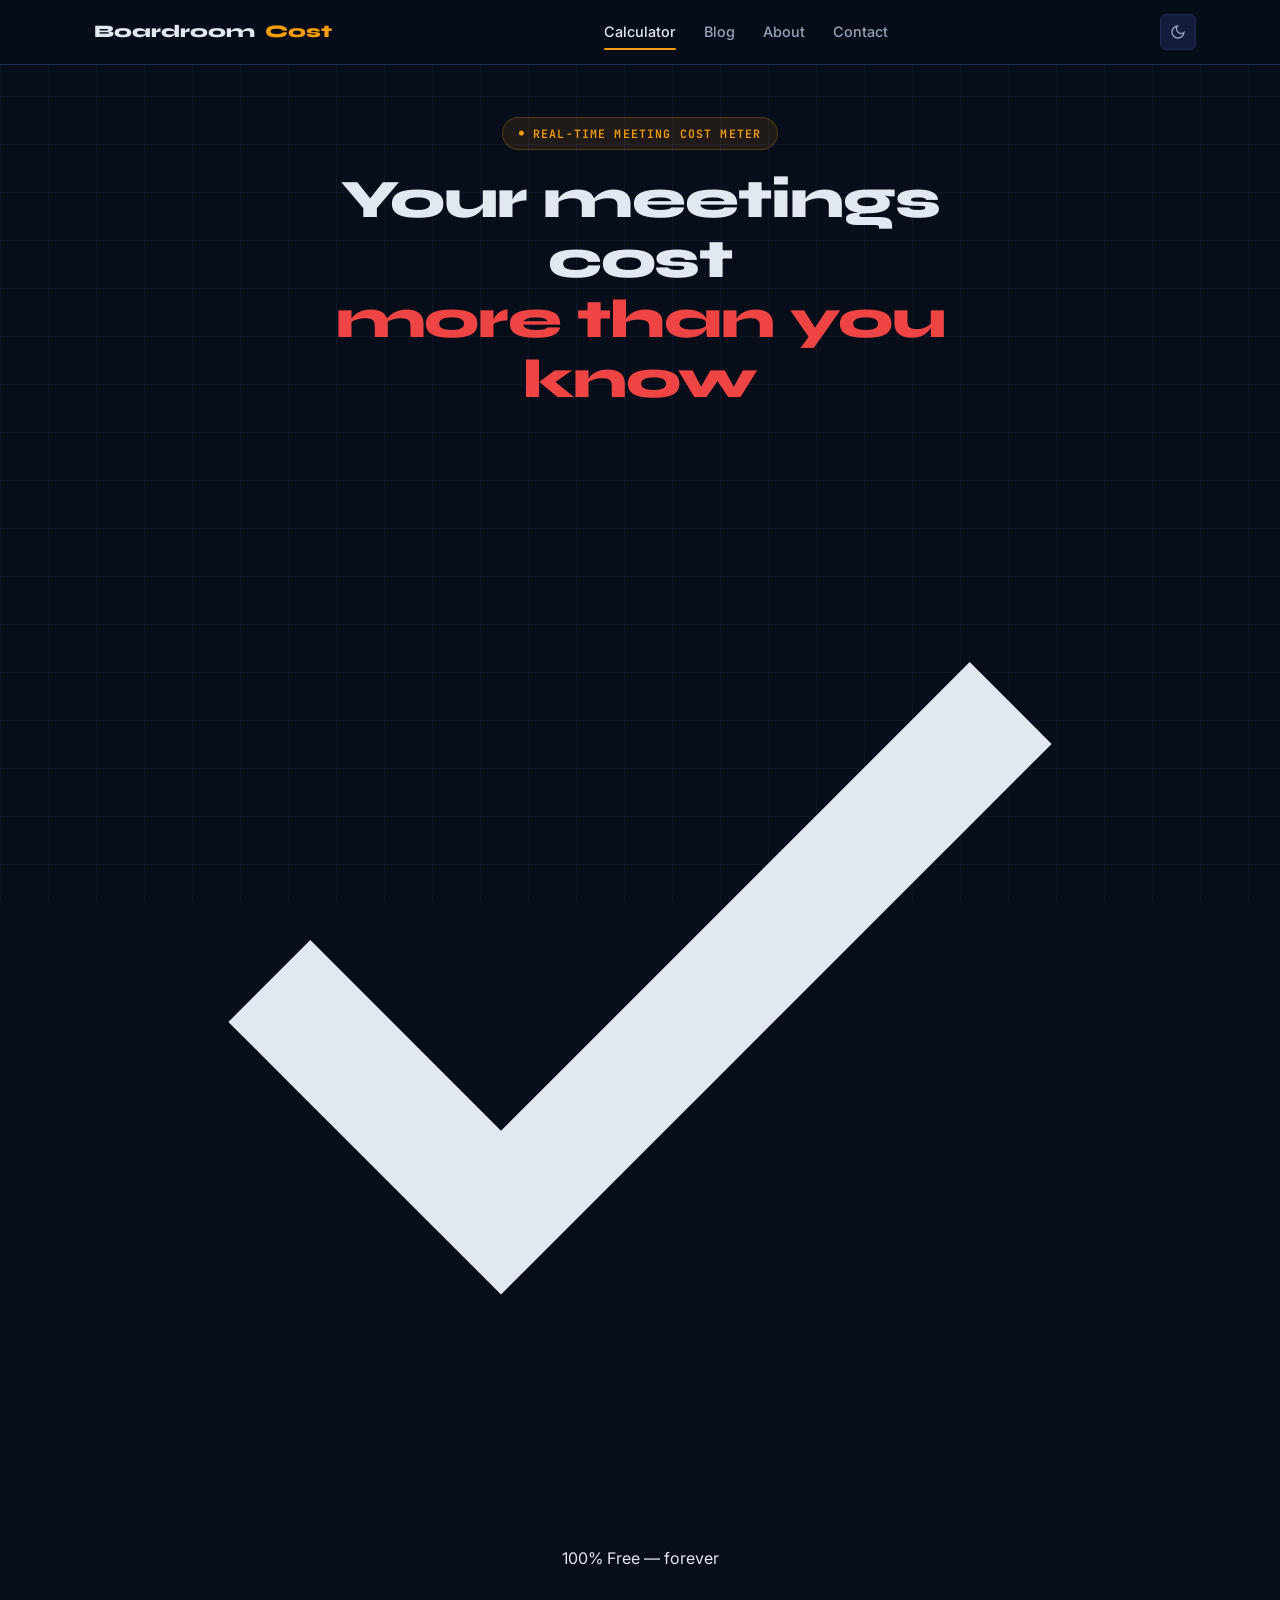
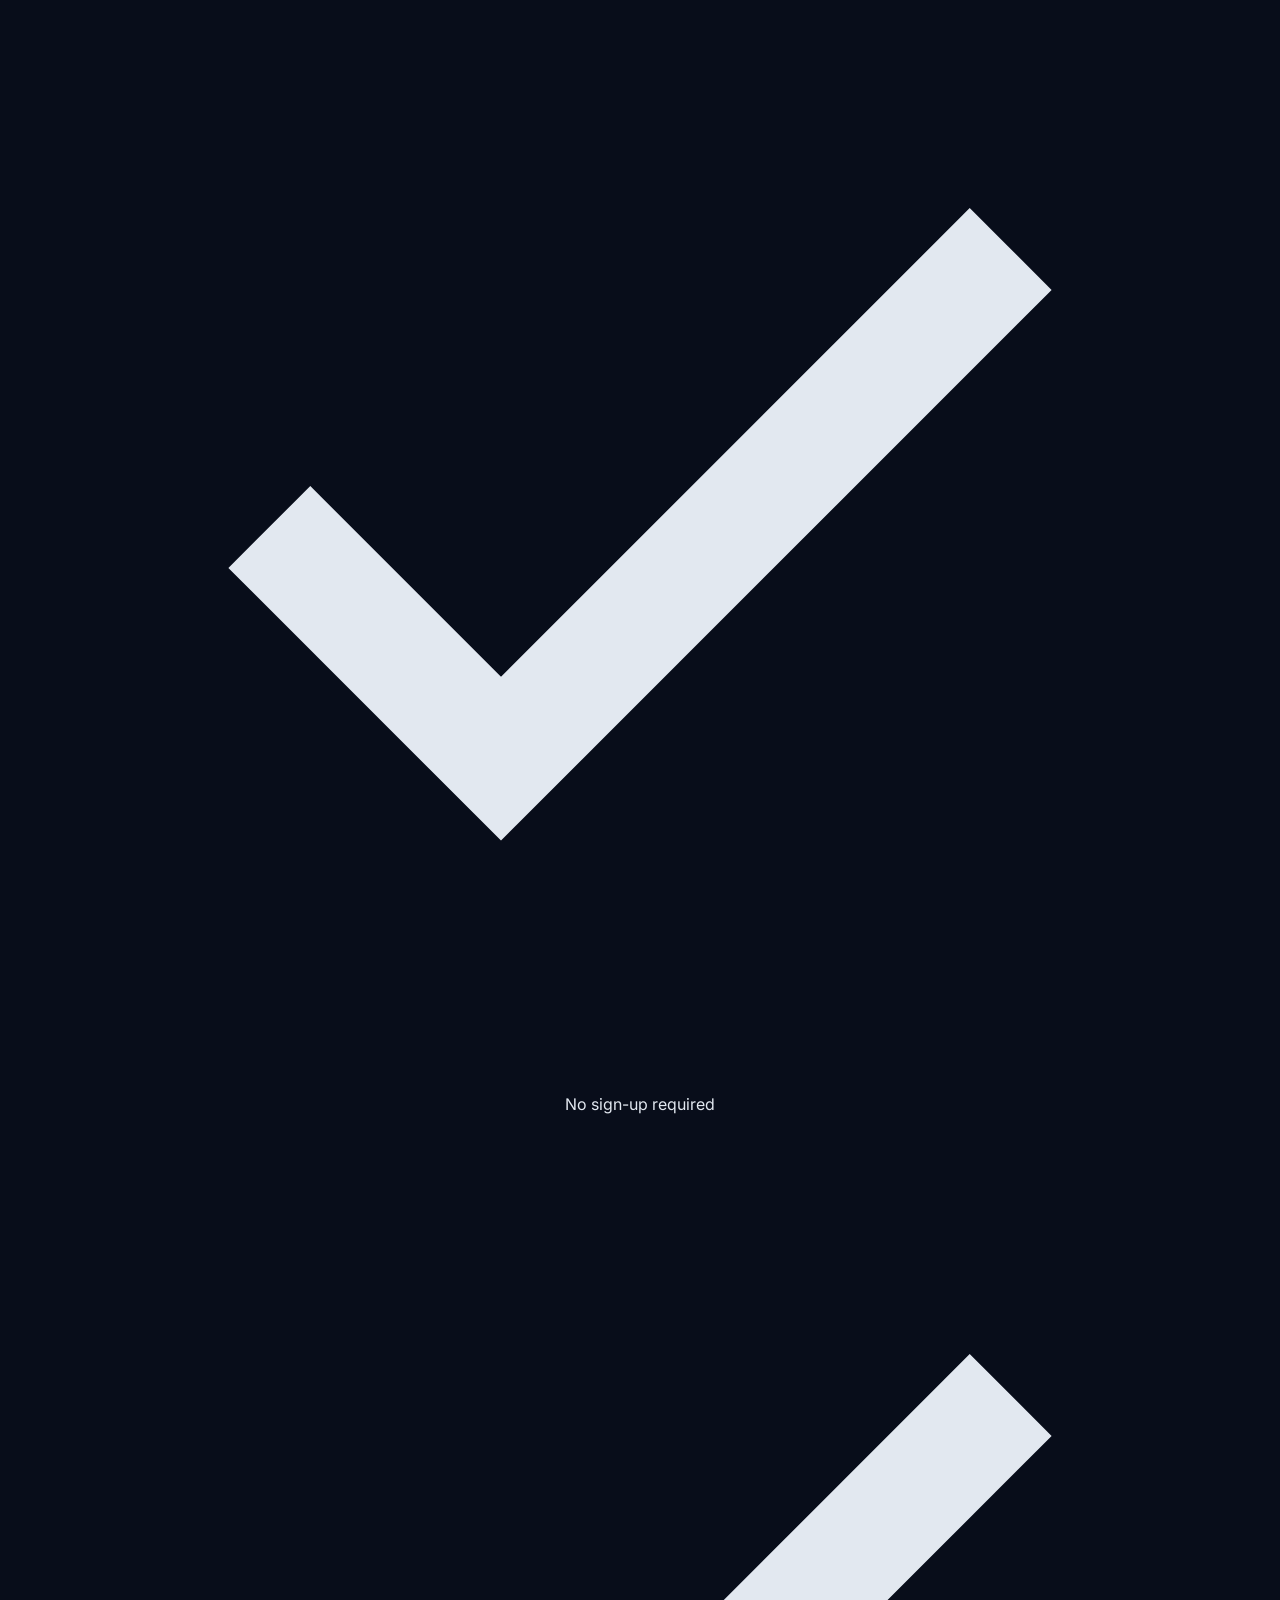
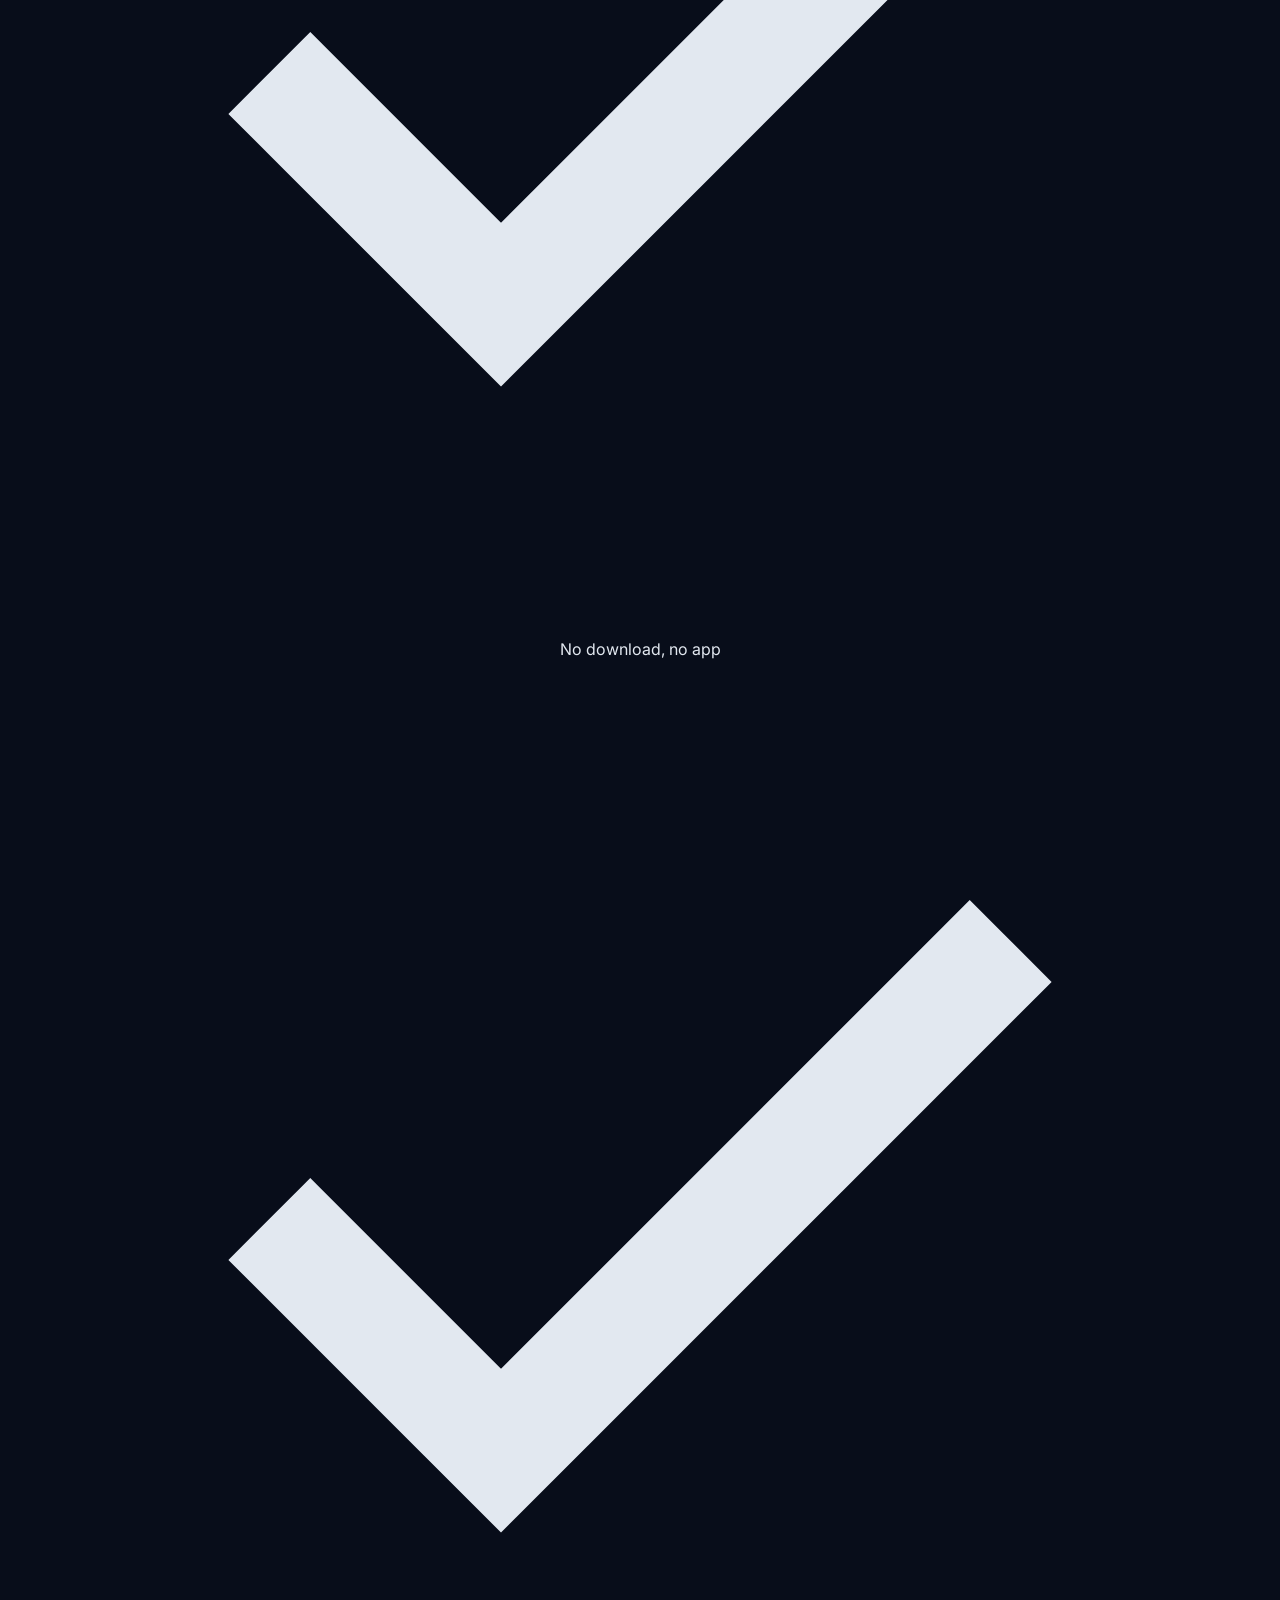
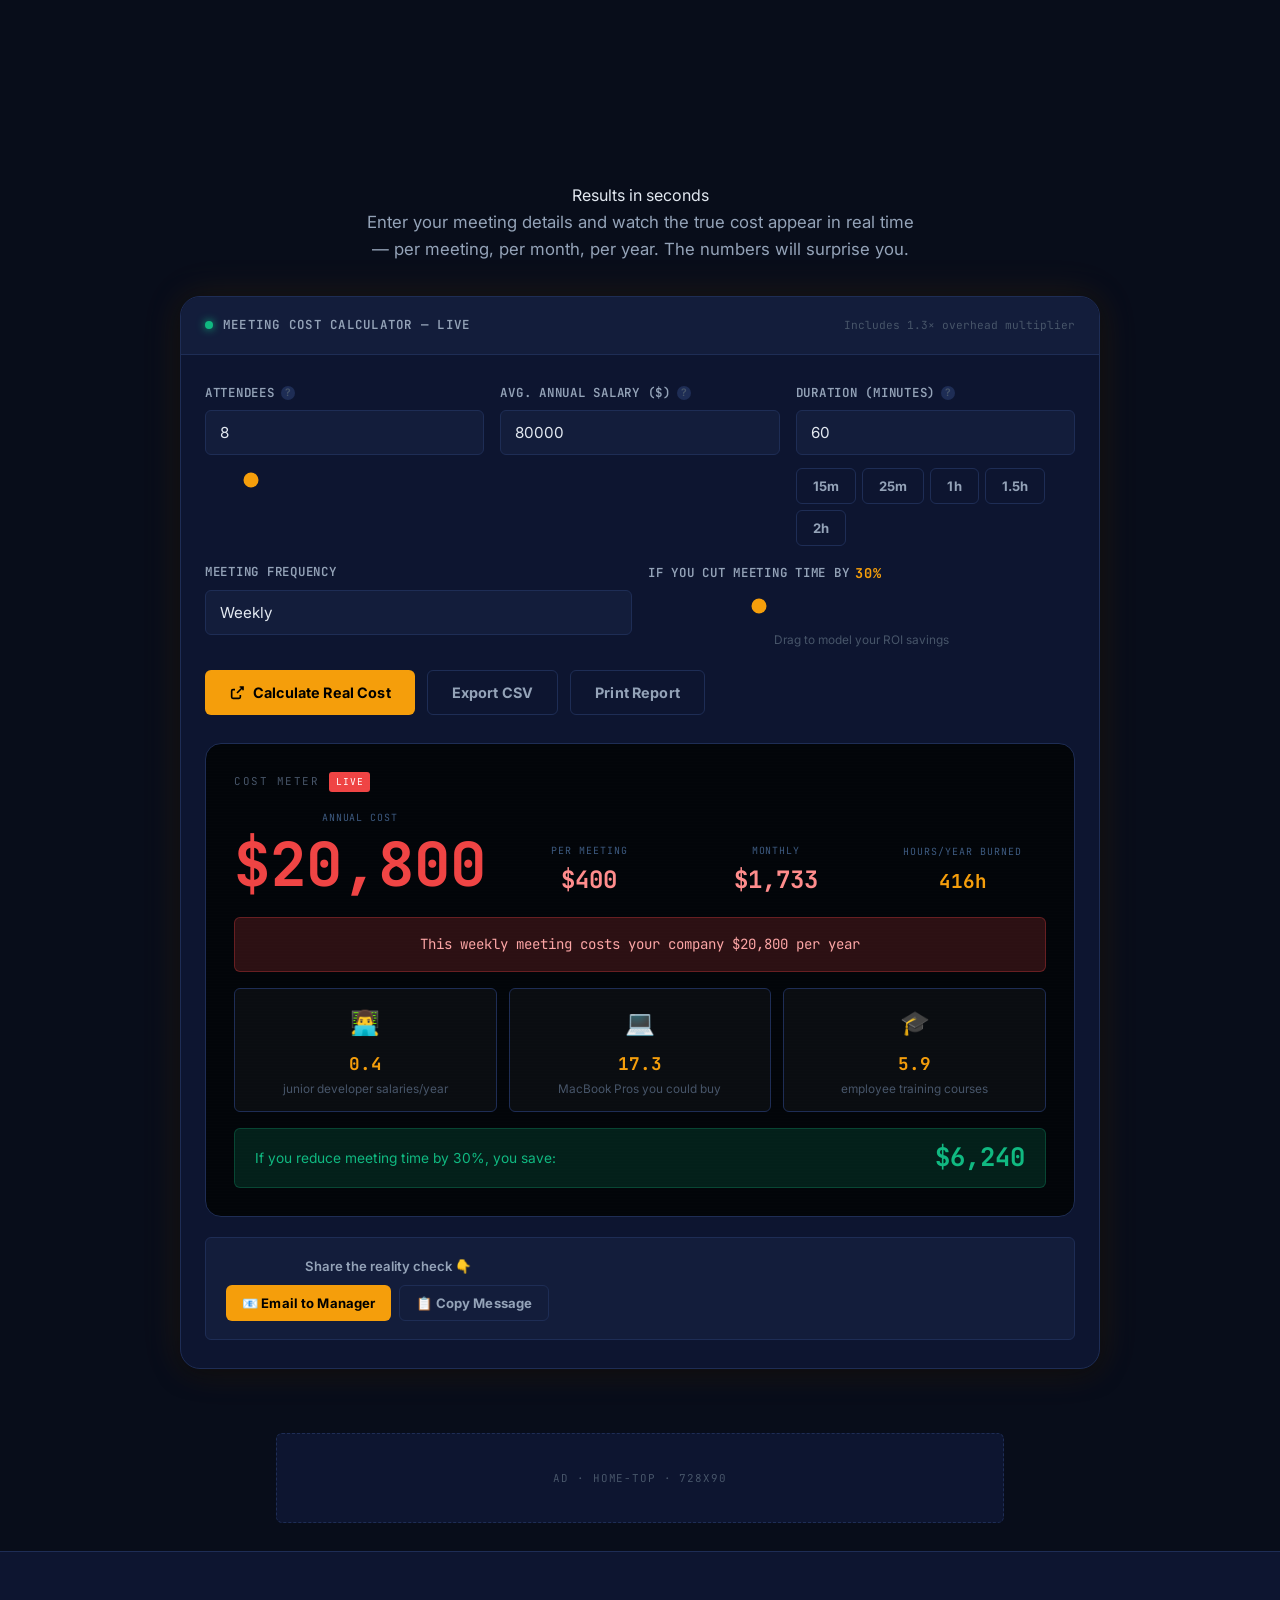
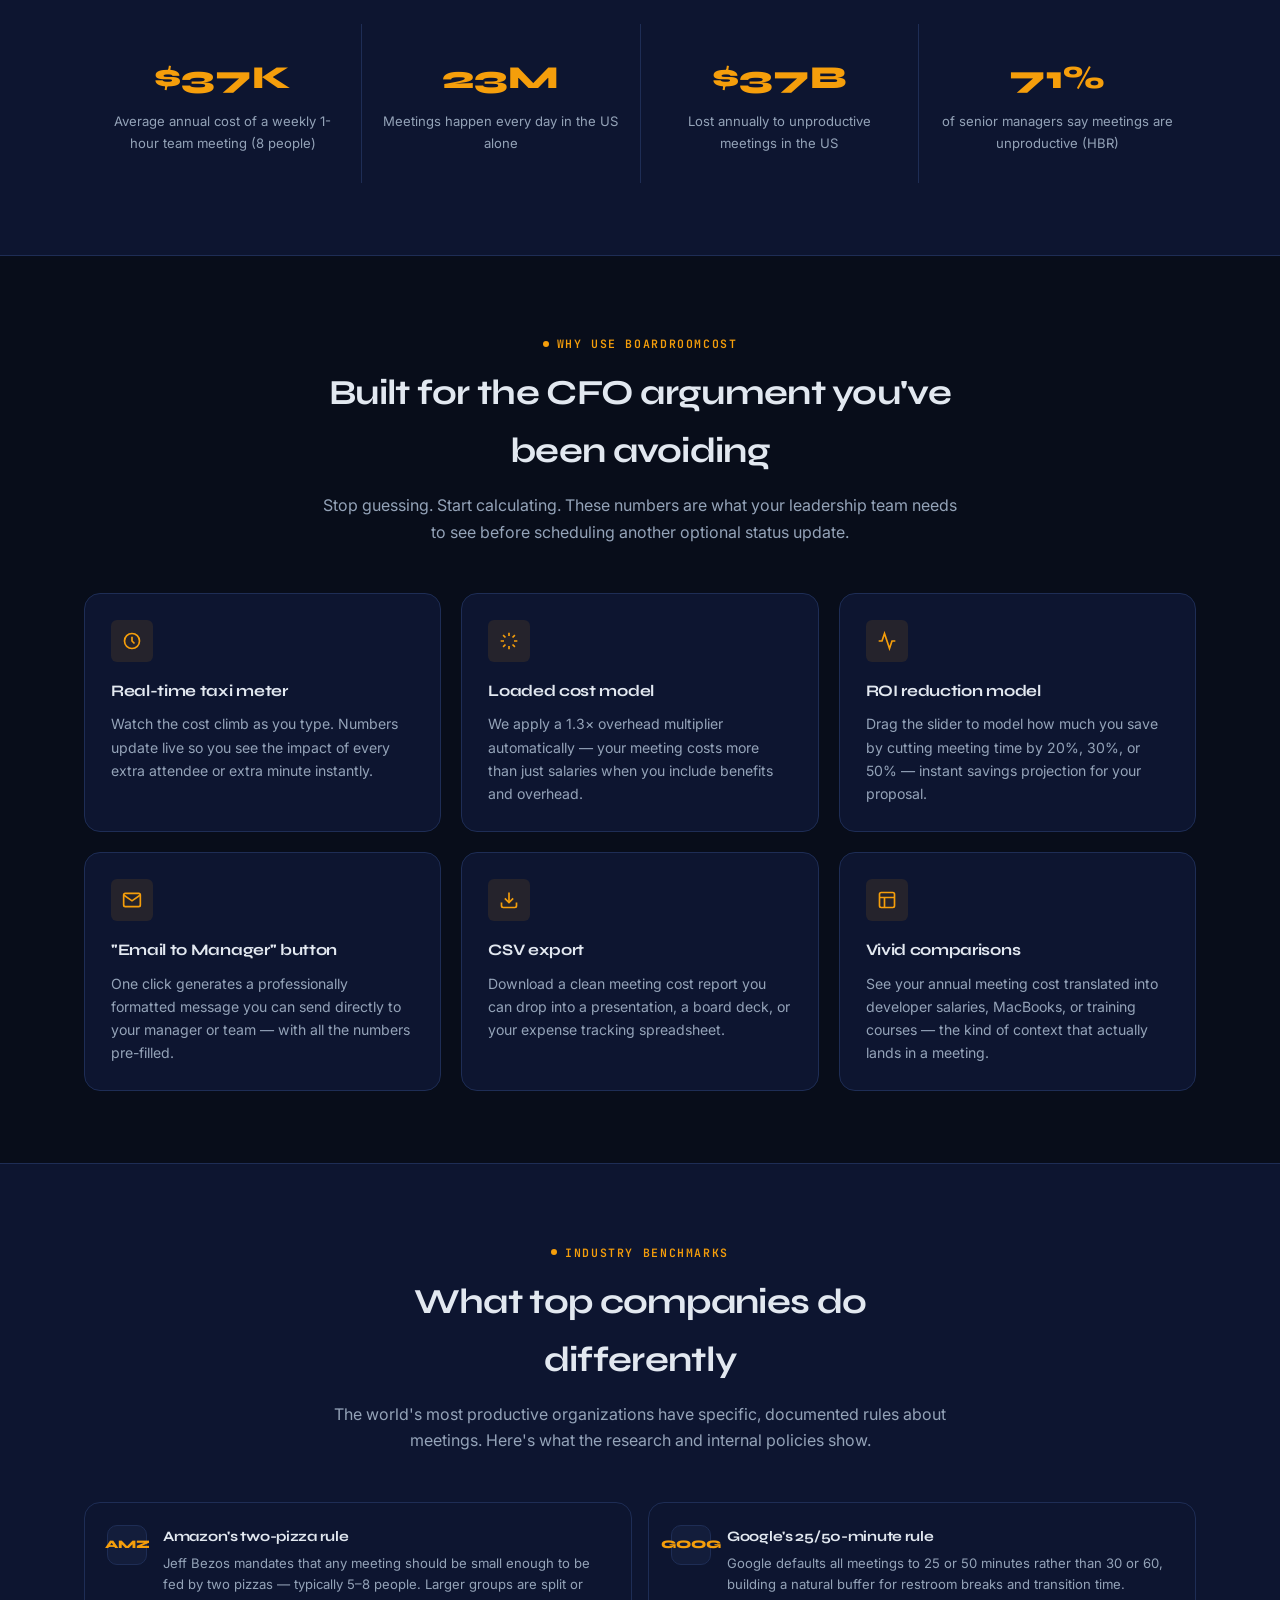
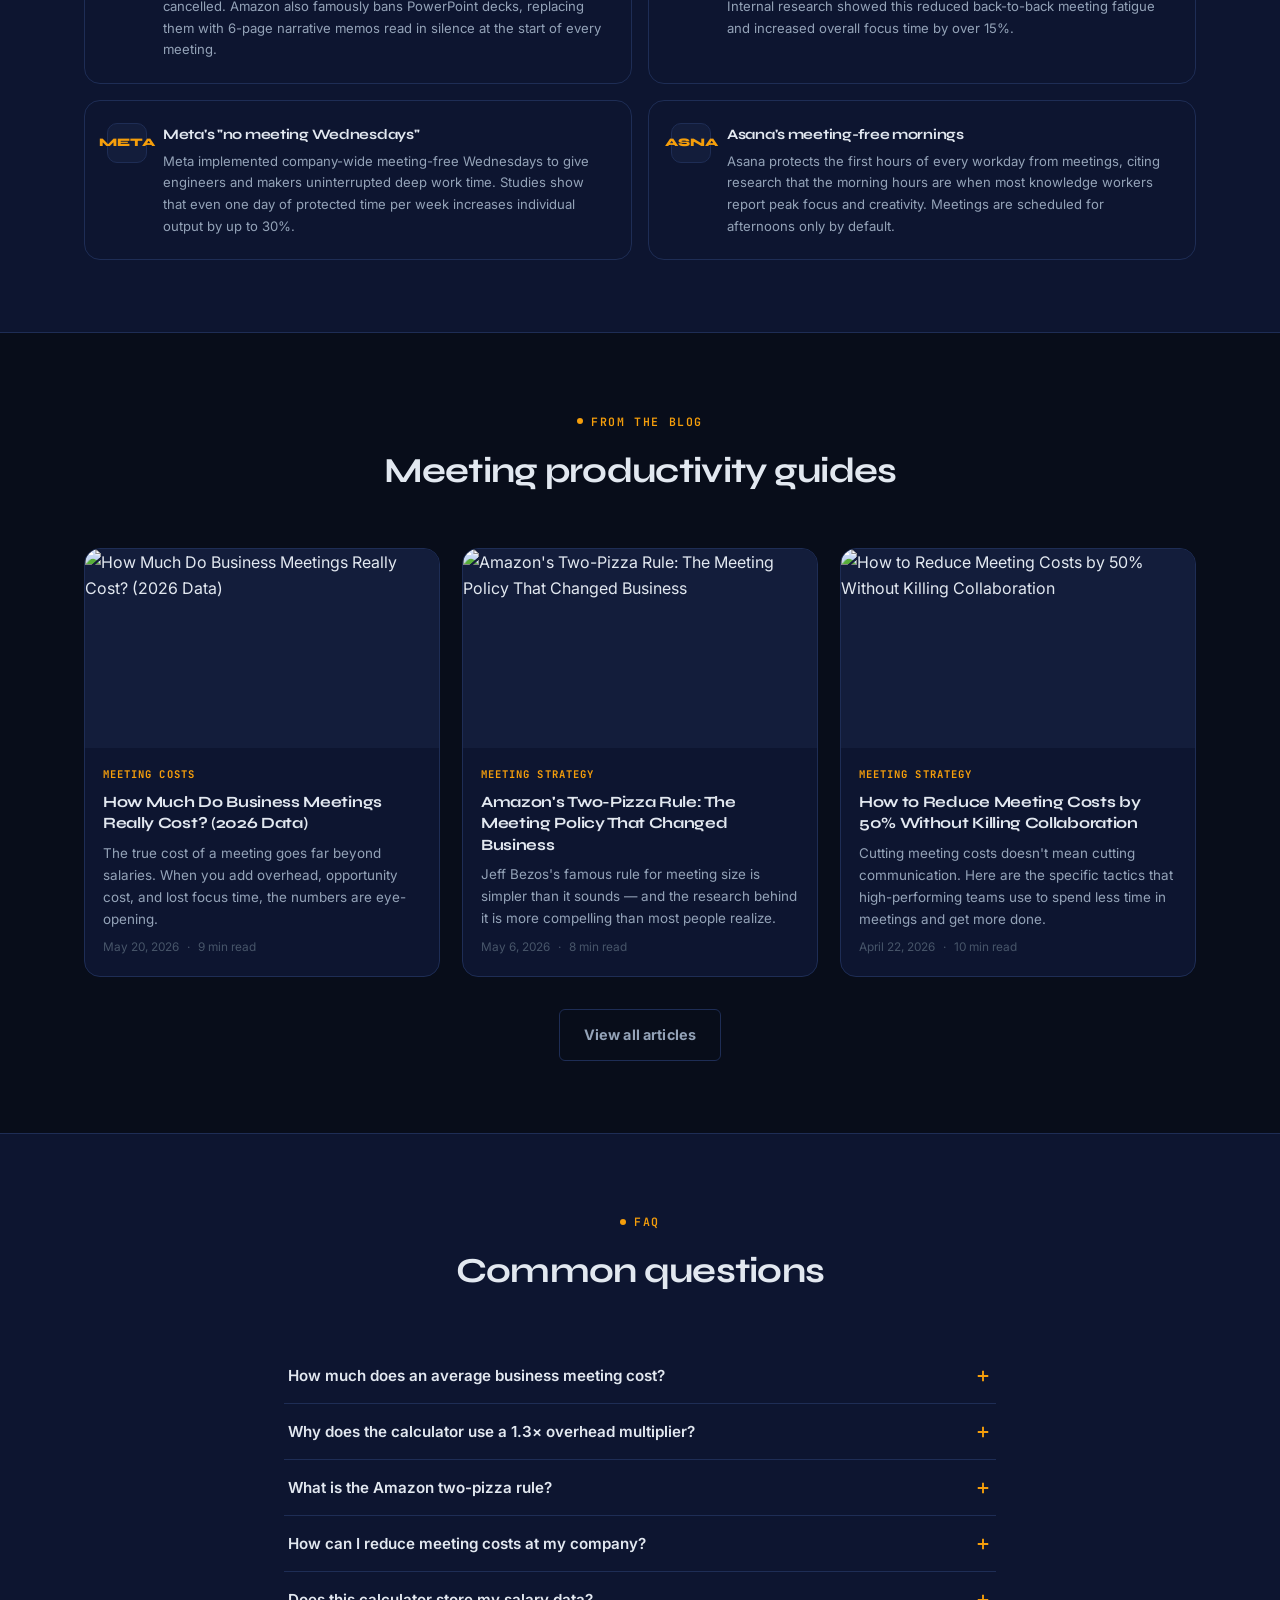
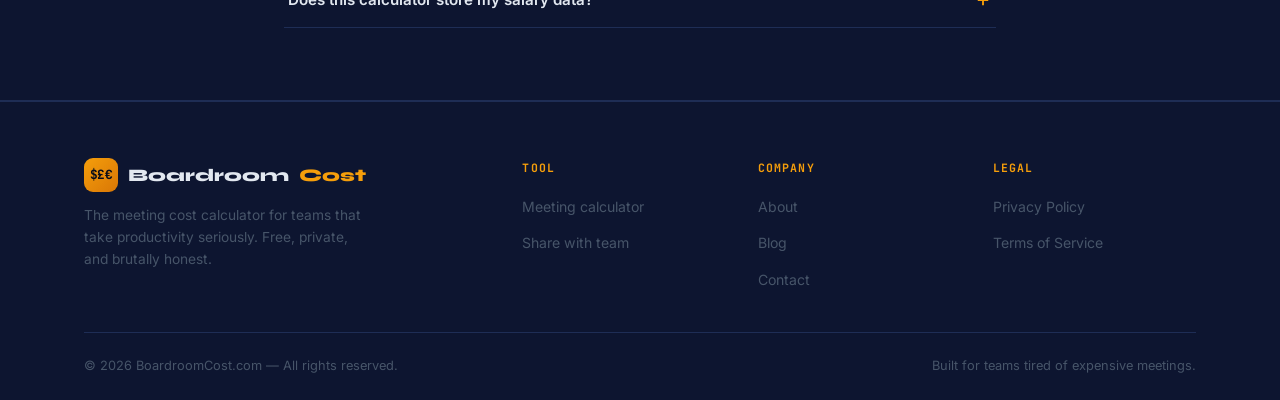
==== commit 90a3a8f4: "Update index.html" ====
--- a/index.html
+++ b/index.html
@@ -46,7 +46,13 @@
 <header class="site-header">
   <nav class="container nav">
     <a href="index.html" class="logo">
-      <div class="logo-icon">$£€</div>
+      <svg class="logo-svg-icon" viewBox="0 0 34 34" fill="none" xmlns="http://www.w3.org/2000/svg">
+        <rect width="34" height="34" rx="9" fill="#F59E0B"/>
+        <circle cx="17" cy="17" r="9" stroke="#080D1A" stroke-width="2.2" fill="none"/>
+        <path d="M17 12v5l3 2.5" stroke="#080D1A" stroke-width="2" stroke-linecap="round" stroke-linejoin="round"/>
+        <path d="M10.5 8.5L7 6M23.5 8.5L27 6" stroke="#080D1A" stroke-width="1.8" stroke-linecap="round"/>
+        <text x="17" y="30.5" text-anchor="middle" fill="#080D1A" font-size="5.5" font-family="Inter,sans-serif" font-weight="800">$</text>
+      </svg>
       Boardroom<span>Cost</span>
     </a>
     <div class="nav-links">
@@ -79,7 +85,28 @@
 <section class="hero">
   <div class="container">
     <div class="hero-badge">Real-time meeting cost meter</div>
-    <h1>Your meetings are costing you<br><span class="shock">more than you think</span></h1>
+    <h1>Your meetings cost<br><span class="shock">more than you know</span></h1>
+
+    <!-- TRUST STRIP — anti-frustration vs competitors -->
+    <div class="trust-strip">
+      <span class="trust-badge">
+        <svg viewBox="0 0 24 24" fill="none" stroke="currentColor" stroke-width="2.5"><polyline points="20 6 9 17 4 12"/></svg>
+        100% Free — forever
+      </span>
+      <span class="trust-badge">
+        <svg viewBox="0 0 24 24" fill="none" stroke="currentColor" stroke-width="2.5"><polyline points="20 6 9 17 4 12"/></svg>
+        No sign-up required
+      </span>
+      <span class="trust-badge">
+        <svg viewBox="0 0 24 24" fill="none" stroke="currentColor" stroke-width="2.5"><polyline points="20 6 9 17 4 12"/></svg>
+        No download, no app
+      </span>
+      <span class="trust-badge">
+        <svg viewBox="0 0 24 24" fill="none" stroke="currentColor" stroke-width="2.5"><polyline points="20 6 9 17 4 12"/></svg>
+        Results in seconds
+      </span>
+    </div>
+
     <p class="hero-sub">Enter your meeting details and watch the true cost appear in real time — per meeting, per month, per year. The numbers will surprise you.</p>
 
     <!-- CALCULATOR CARD -->
